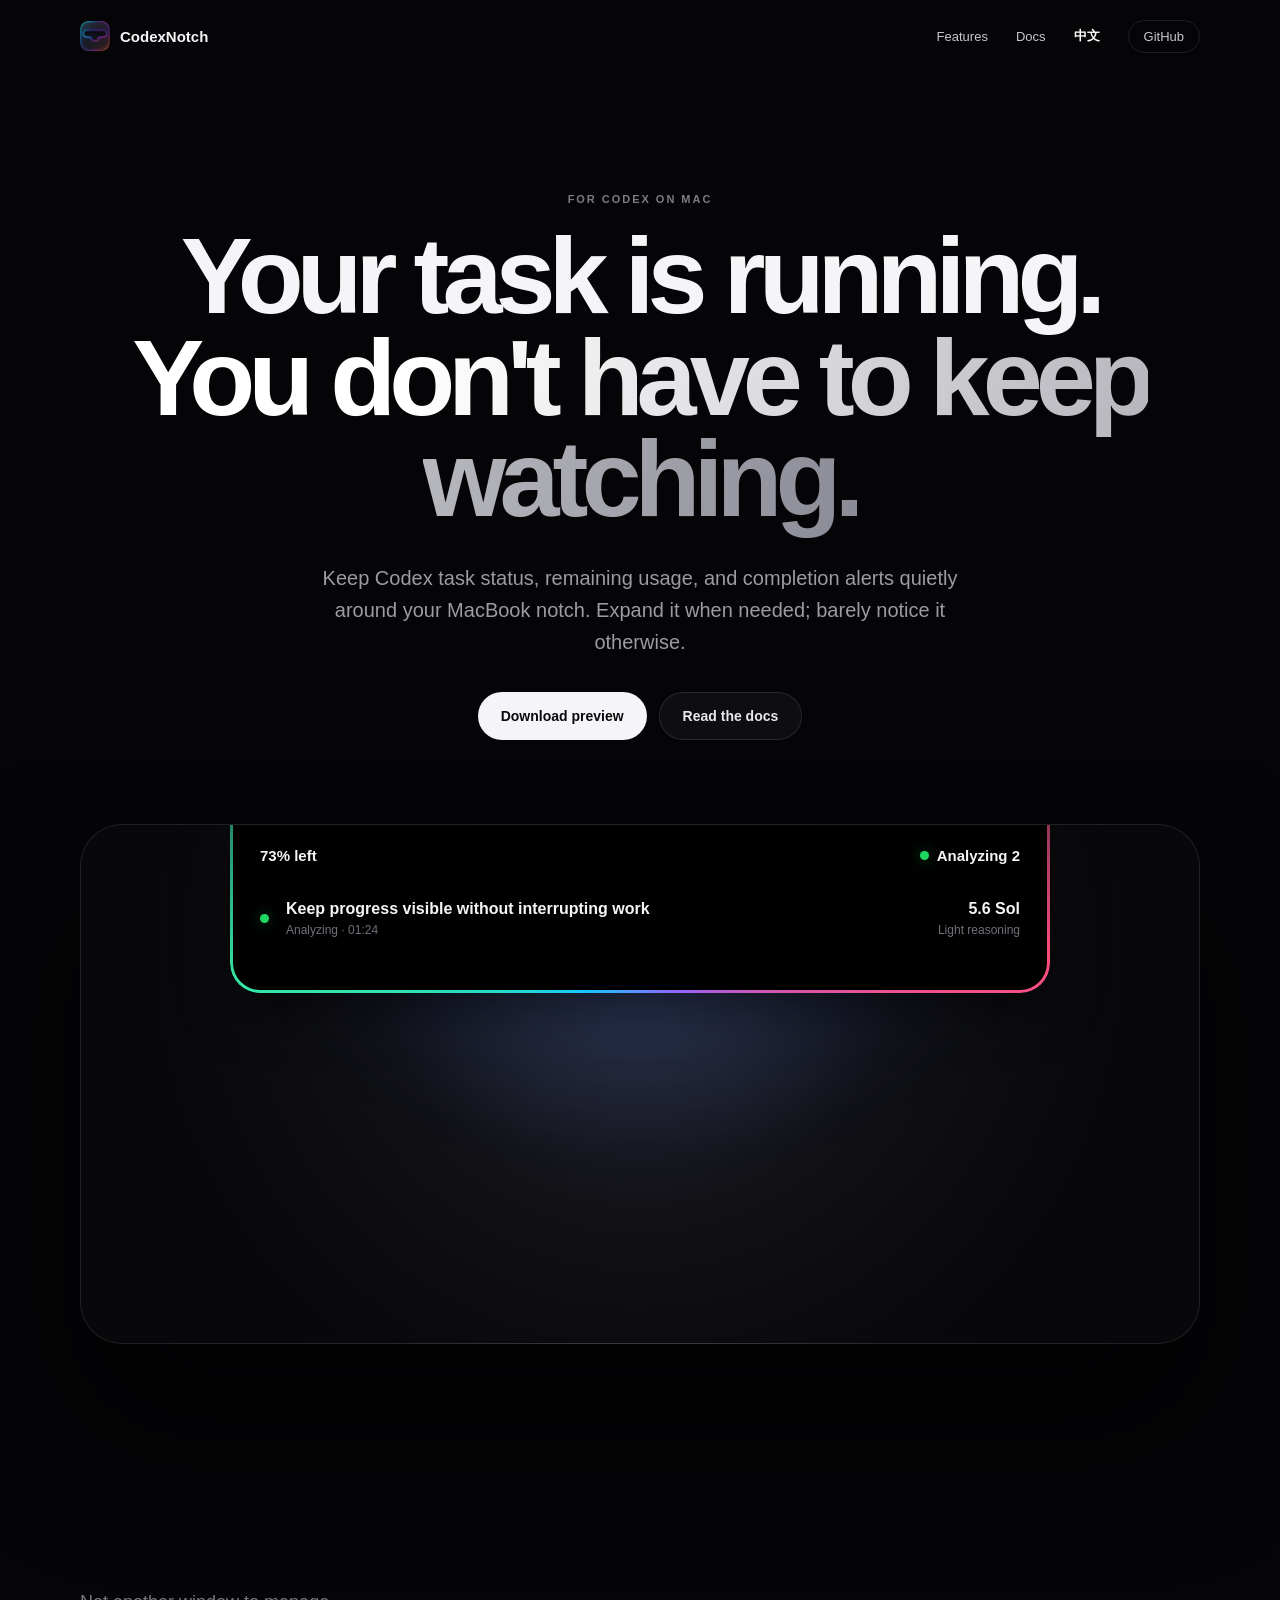
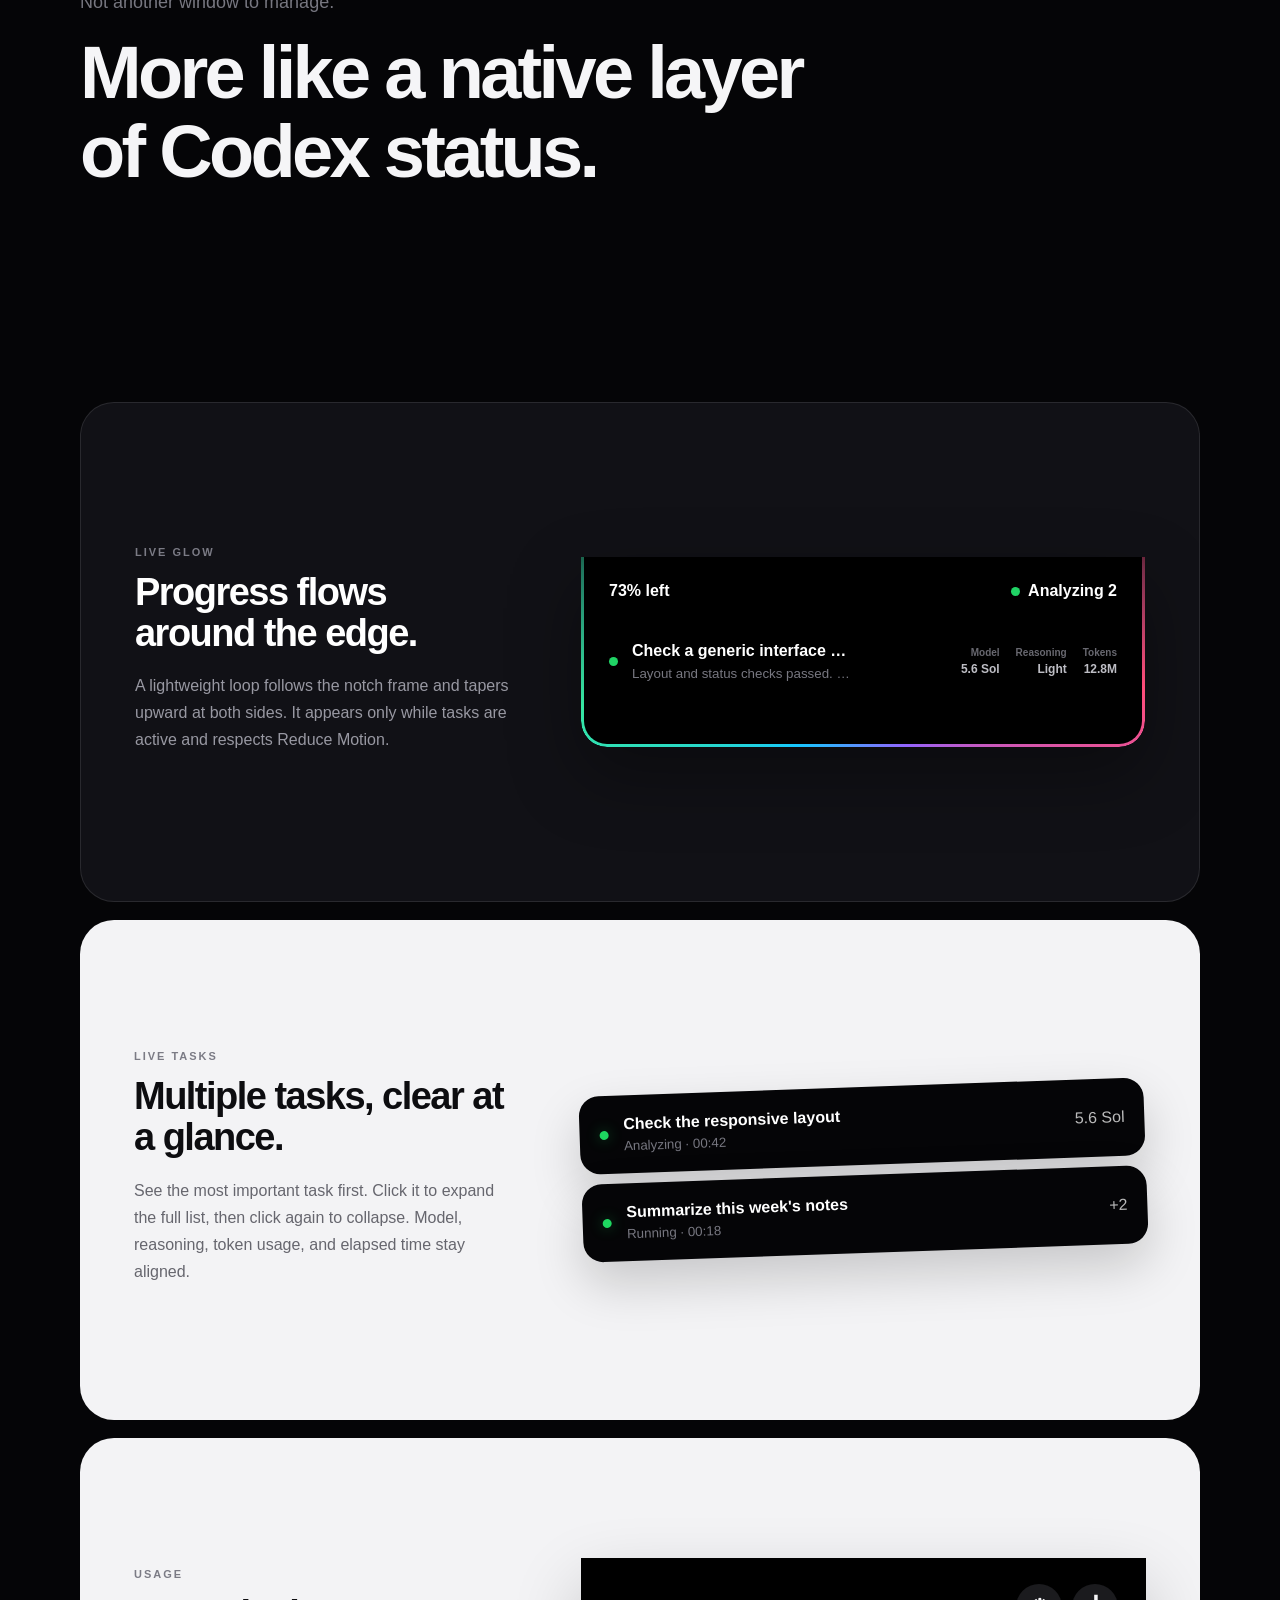
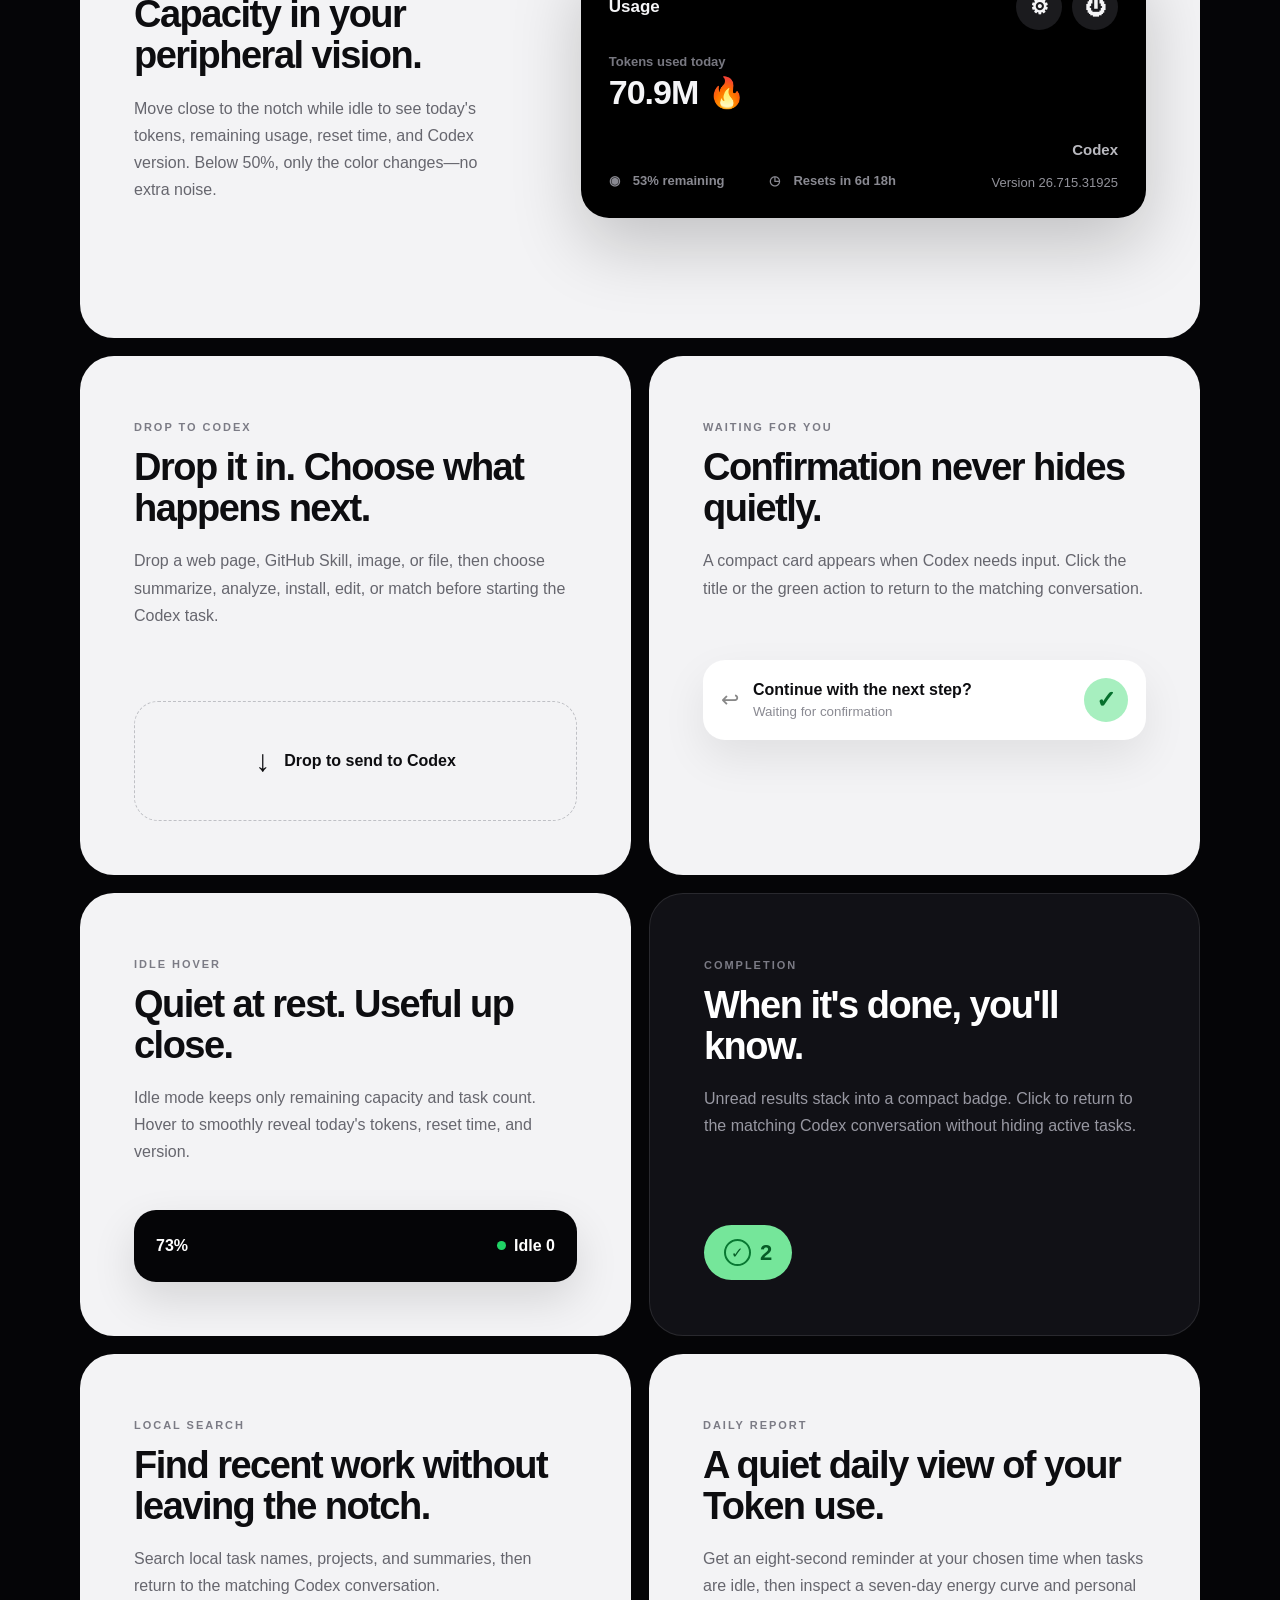
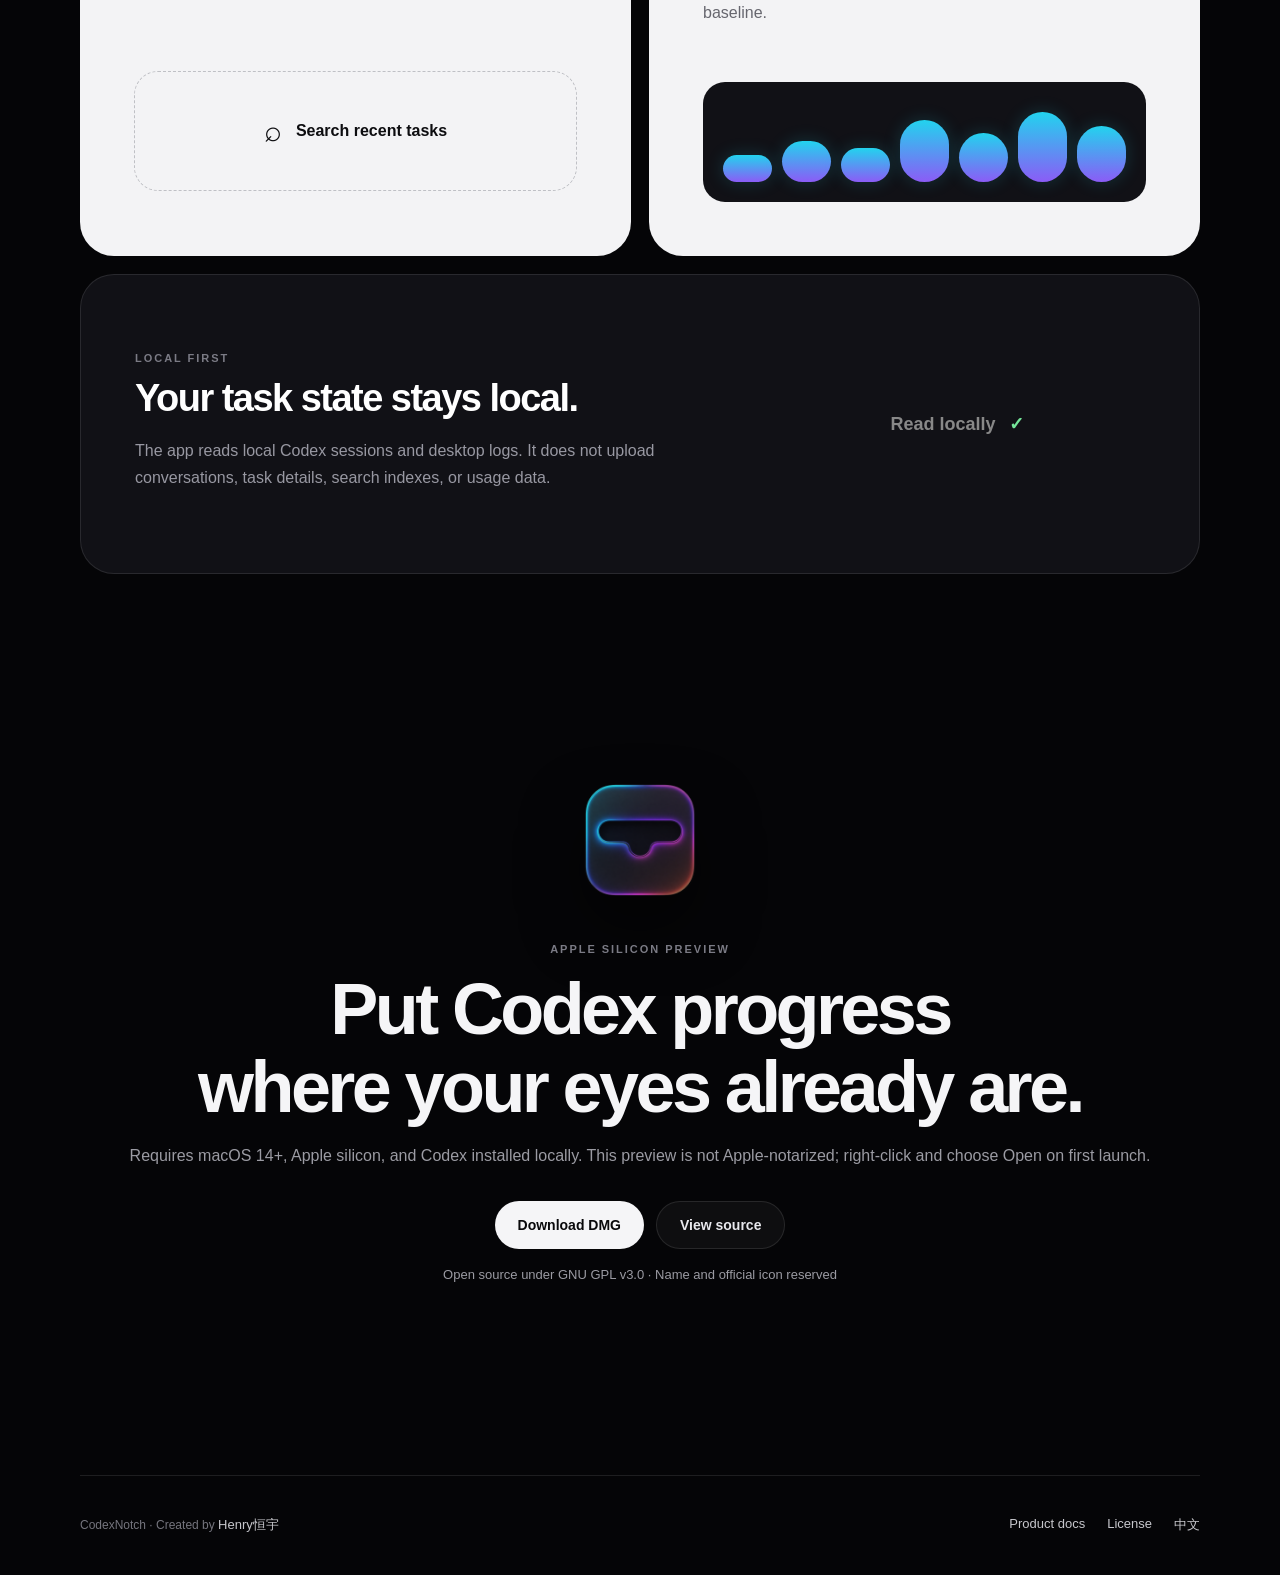
==== docs/en/index.html @ f97dceeb "Show completion animation on product site" ====
<!doctype html>
<html lang="en">
<head>
  <meta charset="utf-8"><meta name="viewport" content="width=device-width,initial-scale=1"><meta name="theme-color" content="#050507">
  <meta name="description" content="CodexNotch puts Codex task status, usage, and completion alerts around your MacBook notch.">
  <title>CodexNotch — Codex status, right where you can see it</title>
  <link rel="icon" href="../assets/CodexNotch-icon.png"><link rel="stylesheet" href="../styles.css">
</head>
<body>
  <nav class="nav shell" aria-label="Main navigation"><a class="brand" href="#top"><img src="../assets/CodexNotch-icon.png" alt=""><span>CodexNotch</span></a><div class="nav-links"><a href="#features">Features</a><a href="product.html">Docs</a><a class="language-link" href="../">中文</a><a class="pill" href="https://github.com/VibeDough/CodexNotch">GitHub</a></div></nav>
  <main id="top">
    <section class="hero shell"><p class="eyebrow reveal">FOR CODEX ON MAC</p><h1 class="reveal">Your task is running.<br><span>You don't have to keep watching.</span></h1><p class="hero-copy reveal">Keep Codex task status, remaining usage, and completion alerts quietly around your MacBook notch. Expand it when needed; barely notice it otherwise.</p><div class="hero-actions reveal"><a class="button primary" href="#install">Download preview</a><a class="button secondary" href="product.html">Read the docs</a></div><div class="stage reveal"><div class="screen-glow"></div><div class="notch-demo"><div class="notch-top"></div><div class="status-row"><strong>73% left</strong><span class="physical-notch"></span><strong><i></i> Analyzing 2</strong></div><div class="task-row"><i></i><div><b>Keep progress visible without interrupting work</b><small>Analyzing · 01:24</small></div><span><b>5.6 Sol</b><small>Light reasoning</small></span></div><div class="motion-flow notch-flow" aria-hidden="true"></div></div></div></section>
    <section class="statement shell reveal"><p>Not another window to manage.</p><h2>More like a native layer<br>of Codex status.</h2></section>
    <section class="features shell" id="features">
      <article class="feature feature-wide feature-motion reveal"><div class="feature-copy"><p class="eyebrow">LIVE GLOW</p><h3>Progress flows around the edge.</h3><p>A lightweight loop follows the notch frame and tapers upward at both sides. It appears only while tasks are active and respects Reduce Motion.</p></div><div class="motion-demo"><div class="motion-content"><strong>73% left</strong><strong><i></i> Analyzing 2</strong></div><div class="motion-task"><i></i><span><b>Check a generic interface state</b><small>Layout and status checks passed. Preparing a short summary…</small></span><em><span><small>Model</small><b>5.6 Sol</b></span><span><small>Reasoning</small><b>Light</b></span><span><small>Tokens</small><b>12.8M</b></span></em></div><div class="motion-flow"></div></div></article>
      <article class="feature feature-wide reveal"><div class="feature-copy"><p class="eyebrow">LIVE TASKS</p><h3>Multiple tasks, clear at a glance.</h3><p>See the most important task first. Click it to expand the full list, then click again to collapse. Model, reasoning, token usage, and elapsed time stay aligned.</p></div><div class="task-stack"><div><i></i><span><b>Check the responsive layout</b><small>Analyzing · 00:42</small></span><em>5.6 Sol</em></div><div><i></i><span><b>Summarize this week's notes</b><small>Running · 00:18</small></span><em>+2</em></div></div></article>
      <article class="feature feature-wide usage-feature reveal"><div class="feature-copy"><p class="eyebrow">USAGE</p><h3>Capacity in your peripheral vision.</h3><p>Move close to the notch while idle to see today's tokens, remaining usage, reset time, and Codex version. Below 50%, only the color changes—no extra noise.</p></div><div class="usage-panel" aria-label="Expanded Codex usage panel"><div class="usage-panel-head"><strong>Usage</strong><span><b>⚙</b><b>⏻</b></span></div><small>Tokens used today</small><div class="usage-total"><strong>70.9M</strong><em>🔥</em></div><div class="usage-meta"><span>◉　53% remaining</span><span>◷　Resets in 6d 18h</span></div><div class="usage-brand"><strong>Codex</strong><span>Version 26.715.31925</span></div></div></article>
      <article class="feature reveal"><p class="eyebrow">DROP TO CODEX</p><h3>Drop it in. Choose what happens next.</h3><p>Drop a web page, GitHub Skill, image, or file, then choose summarize, analyze, install, edit, or match before starting the Codex task.</p><div class="drop-card"><span>↓</span><b>Drop to send to Codex</b></div></article>
      <article class="feature reveal"><p class="eyebrow">WAITING FOR YOU</p><h3>Confirmation never hides quietly.</h3><p>A compact card appears when Codex needs input. Click the title or the green action to return to the matching conversation.</p><div class="confirm-card"><span>↩</span><div><b>Continue with the next step?</b><small>Waiting for confirmation</small></div><strong>✓</strong></div></article>
      <article class="feature reveal"><p class="eyebrow">IDLE HOVER</p><h3>Quiet at rest. Useful up close.</h3><p>Idle mode keeps only remaining capacity and task count. Hover to smoothly reveal today's tokens, reset time, and version.</p><div class="idle-demo"><div><strong>73%</strong><b><i></i> Idle 0</b></div><section><small>Tokens used today</small><strong>42.6M</strong><span>Resets in 6d 11h</span></section></div></article>
      <article class="feature feature-dark reveal"><p class="eyebrow">COMPLETION</p><h3>When it's done, you'll know.</h3><p>Unread results stack into a compact badge. Click to return to the matching Codex conversation without hiding active tasks.</p><div class="done-badge"><span class="done-ring">✓</span><b>2</b></div></article>
      <article class="feature reveal"><p class="eyebrow">LOCAL SEARCH</p><h3>Find recent work without leaving the notch.</h3><p>Search local task names, projects, and summaries, then return to the matching Codex conversation.</p><div class="drop-card"><span>⌕</span><b>Search recent tasks</b></div></article>
      <article class="feature reveal"><p class="eyebrow">DAILY REPORT</p><h3>A quiet daily view of your Token use.</h3><p>Get an eight-second reminder at your chosen time when tasks are idle, then inspect a seven-day energy curve and personal baseline.</p><div class="report-mini"><i></i><i></i><i></i><i></i><i></i><i></i><i></i></div></article>
      <article class="feature feature-wide feature-dark privacy-feature reveal"><div class="feature-copy"><p class="eyebrow">LOCAL FIRST</p><h3>Your task state stays local.</h3><p>The app reads local Codex sessions and desktop logs. It does not upload conversations, task details, search indexes, or usage data.</p></div><div class="privacy-mark">Read locally <span>✓</span></div></article>
    </section>
    <section class="install shell reveal" id="install"><img src="../assets/CodexNotch-icon.png" alt="CodexNotch icon"><p class="eyebrow">APPLE SILICON PREVIEW</p><h2>Put Codex progress<br>where your eyes already are.</h2><p>Requires macOS 14+, Apple silicon, and Codex installed locally. This preview is not Apple-notarized; right-click and choose Open on first launch.</p><div class="install-actions"><a class="button primary" href="https://github.com/VibeDough/CodexNotch/releases/latest/download/CodexNotch-v0.1.3-arm64.dmg">Download DMG</a><a class="button secondary" href="https://github.com/VibeDough/CodexNotch">View source</a></div><p class="license-note">Open source under GNU GPL v3.0 · Name and official icon reserved</p></section>
  </main>
  <footer class="footer shell"><span>CodexNotch · Created by <a href="https://x.com/dough_49" target="_blank" rel="noopener noreferrer" aria-label="Henry恒宇 on X">Henry恒宇</a></span><div><a href="product.html">Product docs</a><a href="../LICENSE.html">License</a><a href="../">中文</a></div></footer><script src="../script.js"></script>
</body></html>
---- docs/styles.css ----
:root{color-scheme:dark;--bg:#050507;--panel:#111116;--text:#f5f5f7;--muted:#9b9ba3;--line:rgba(255,255,255,.1);--cyan:#19c8ff;--violet:#8f67ff;--green:#75e69a;font-family:-apple-system,BlinkMacSystemFont,"SF Pro Display","PingFang SC",sans-serif}
*{box-sizing:border-box}html{scroll-behavior:smooth}body{margin:0;background:var(--bg);color:var(--text);overflow-x:hidden}.shell{width:min(1120px,calc(100% - 40px));margin-inline:auto}.nav{height:72px;display:flex;align-items:center;justify-content:space-between;position:relative;z-index:10}.brand{display:flex;gap:10px;align-items:center;font-size:15px;font-weight:650;color:inherit;text-decoration:none}.brand img{width:30px;height:30px;border-radius:8px}.nav-links{display:flex;align-items:center;gap:28px}.nav-links a,.footer a{color:#c7c7cc;text-decoration:none;font-size:13px}.nav-links a:hover,.footer a:hover{color:white}.pill{padding:8px 15px;border:1px solid var(--line);border-radius:99px}.hero{padding:110px 0 40px;text-align:center}.eyebrow{font-size:11px;letter-spacing:.18em;font-weight:750;color:#7b7b85}.hero h1{font-size:clamp(54px,8.5vw,108px);line-height:.94;letter-spacing:-.065em;margin:20px 0 32px}.hero h1 span{background:linear-gradient(100deg,#fff 20%,#8b8b96);-webkit-background-clip:text;color:transparent}.hero-copy{width:min(650px,100%);margin:0 auto;color:var(--muted);font-size:20px;line-height:1.6}.hero-actions{display:flex;justify-content:center;gap:12px;margin:34px 0 84px}.button{display:inline-flex;align-items:center;justify-content:center;min-height:48px;padding:0 23px;border-radius:99px;text-decoration:none;font-weight:650;font-size:14px}.primary{background:#f5f5f7;color:#09090b}.secondary{border:1px solid var(--line);color:#e8e8ed;background:rgba(255,255,255,.04)}.stage{position:relative;height:520px;border-radius:42px;background:radial-gradient(circle at 50% 25%,#2d3042 0,#111116 38%,#08080b 72%);border:1px solid var(--line);overflow:hidden;box-shadow:0 80px 140px rgba(0,0,0,.55)}.screen-glow{position:absolute;inset:-30% 15% 35%;background:radial-gradient(ellipse,rgba(54,112,255,.18),transparent 68%);filter:blur(30px)}.notch-demo{position:absolute;top:0;left:50%;transform:translateX(-50%);width:min(820px,92%);height:168px;background:#000;border-radius:0 0 30px 30px;text-align:left;box-shadow:0 16px 50px rgba(0,0,0,.5)}.notch-top{position:absolute;top:0;left:50%;width:210px;height:42px;transform:translateX(-50%);background:#000}.status-row{height:62px;display:flex;align-items:center;justify-content:space-between;padding:0 30px;font-size:15px}.status-row strong:last-child{display:flex;align-items:center;gap:8px}.status-row i,.task-row>i,.task-stack i{display:block;width:9px;height:9px;border-radius:50%;background:#1ed760;box-shadow:0 0 14px rgba(30,215,96,.4)}.physical-notch{width:210px}.task-row{display:grid;grid-template-columns:12px 1fr auto;gap:14px;align-items:center;padding:13px 30px}.task-row div,.task-row span{display:flex;flex-direction:column;gap:5px}.task-row span{text-align:right}.task-row small{color:#71717b;font-size:12px}.flow-line{position:absolute;inset:auto 10px 0;height:3px;border-radius:99px;background:linear-gradient(90deg,transparent,#ff4d79 15%,#865dff 50%,#19c8ff 84%,transparent);box-shadow:0 0 18px #4b7cff}.statement{padding:190px 0}.statement p{color:#777780;font-size:18px}.statement h2{font-size:clamp(42px,6vw,74px);letter-spacing:-.05em;line-height:1.08;margin:20px 0}.features{display:grid;grid-template-columns:1fr 1fr;gap:18px}.feature{min-height:430px;padding:54px;border-radius:34px;background:#f3f3f5;color:#0d0d10;overflow:hidden;position:relative}.feature-wide{grid-column:1/-1;min-height:500px;display:grid;grid-template-columns:.8fr 1.2fr;align-items:center;gap:70px}.feature h3{font-size:38px;letter-spacing:-.04em;line-height:1.08;margin:14px 0 18px}.feature p:not(.eyebrow){color:#66666e;line-height:1.7}.feature-dark{background:#111116;color:white;border:1px solid var(--line)}.feature-dark p:not(.eyebrow){color:#9898a2}.task-stack{display:flex;flex-direction:column;gap:10px;transform:rotate(-2deg)}.task-stack>div{display:grid;grid-template-columns:10px 1fr auto;align-items:center;gap:14px;background:#050507;color:white;padding:20px;border-radius:20px;box-shadow:0 22px 50px rgba(0,0,0,.18)}.task-stack span{display:flex;flex-direction:column;gap:5px}.task-stack small{color:#777780}.task-stack em{font-style:normal;color:#bbb}.usage-card{margin-top:70px;background:#fff;padding:25px;border-radius:22px;box-shadow:0 20px 50px rgba(0,0,0,.08)}.usage-card strong{font-size:48px}.usage-card span{float:right;color:#888}.usage-card div{height:6px;background:#e1e1e5;border-radius:10px;margin-top:20px;overflow:hidden}.usage-card i{display:block;height:100%;background:#111;border-radius:10px}.drop-card{margin-top:72px;height:120px;border:1.5px dashed #bfc0c5;border-radius:24px;display:flex;align-items:center;justify-content:center;gap:14px}.drop-card span{font-size:30px}.done-badge{margin-top:70px;display:inline-flex;gap:9px;align-items:center;padding:14px 20px;border-radius:99px;background:var(--green);color:#075c27;font-size:22px}.privacy-mark{margin-top:75px;color:#888;font-weight:650}.privacy-mark span{color:var(--green);margin-left:8px}.install{text-align:center;padding:210px 0 180px}.install>img{width:112px;height:112px;border-radius:28px;box-shadow:0 30px 60px rgba(0,0,0,.5);margin-bottom:32px}.install h2{font-size:clamp(42px,6vw,72px);letter-spacing:-.05em;line-height:1.08;margin:16px 0 20px}.install>p:not(.eyebrow){color:var(--muted)}.code{width:min(420px,100%);height:58px;margin:36px auto 18px;border:1px solid var(--line);border-radius:16px;display:flex;align-items:center;justify-content:space-between;padding:0 9px 0 20px;background:#111116}.code button{border:0;border-radius:10px;background:#292930;color:white;padding:10px 13px;cursor:pointer}.footer{min-height:100px;border-top:1px solid var(--line);display:flex;align-items:center;justify-content:space-between;color:#75757e;font-size:12px}.footer div{display:flex;gap:22px}.reveal{opacity:0;transform:translateY(24px);transition:opacity .8s ease,transform .8s cubic-bezier(.2,.7,.2,1)}.reveal.visible{opacity:1;transform:none}@media(prefers-reduced-motion:reduce){*{scroll-behavior:auto!important}.reveal{opacity:1;transform:none;transition:none}}
.feature-motion{background:#111116;color:#fff;border:1px solid var(--line)}.feature-motion p:not(.eyebrow){color:#9898a2}.motion-demo{position:relative;height:190px;border-radius:0 0 26px 26px;background:#000;color:#fff;overflow:hidden;box-shadow:0 28px 70px rgba(0,0,0,.35)}.motion-content{height:68px;padding:0 28px;display:flex;align-items:center;justify-content:space-between}.motion-content strong:last-child{display:flex;gap:8px;align-items:center}.motion-content i,.motion-task>i,.idle-demo i{width:9px;height:9px;border-radius:50%;background:#20d365;display:inline-block}.motion-task{display:grid;grid-template-columns:10px 1fr auto;gap:13px;align-items:center;padding:17px 28px}.motion-task span{display:flex;flex-direction:column;gap:6px}.motion-task small{color:#777780}.motion-task em{font-style:normal;color:#bbb}.motion-flow{position:absolute;inset:0;border-radius:0 0 26px 26px;padding:3px;background:conic-gradient(from var(--flow-angle),transparent 0 15%,#ff4d79 27%,#9364ff 43%,#16c8ff 60%,#36e6a1 72%,transparent 86%);-webkit-mask:linear-gradient(#000 0 0) content-box,linear-gradient(#000 0 0);-webkit-mask-composite:xor;mask-composite:exclude;pointer-events:none;animation:flow-loop 3.4s linear infinite;filter:drop-shadow(0 0 8px rgba(87,150,255,.55))}@property --flow-angle{syntax:"<angle>";inherits:false;initial-value:0deg}@keyframes flow-loop{to{--flow-angle:360deg}}.confirm-card{margin-top:58px;display:grid;grid-template-columns:auto 1fr auto;align-items:center;gap:14px;background:#fff;padding:18px;border-radius:22px;box-shadow:0 18px 44px rgba(0,0,0,.08)}.confirm-card>span{font-size:22px;color:#888}.confirm-card div{display:flex;flex-direction:column;gap:5px}.confirm-card small{color:#8a8a92}.confirm-card>strong{width:44px;height:44px;border-radius:50%;background:#a7efbf;color:#06702d;display:grid;place-items:center;font-size:24px}.idle-demo{margin-top:44px;background:#050507;color:white;border-radius:22px;overflow:hidden;box-shadow:0 18px 44px rgba(0,0,0,.12)}.idle-demo>div{height:72px;padding:0 22px;display:flex;align-items:center;justify-content:space-between}.idle-demo b{display:flex;align-items:center;gap:8px}.idle-demo section{height:0;opacity:0;padding:0 22px;display:grid;grid-template-columns:1fr 1fr;align-items:center;transition:height .45s cubic-bezier(.2,.8,.2,1),opacity .25s ease}.idle-demo:hover section{height:86px;opacity:1}.idle-demo section small{color:#777}.idle-demo section strong{font-size:28px}.idle-demo section span{text-align:right;color:#999;font-size:12px}.install-actions{display:flex;justify-content:center;gap:12px;margin:36px 0 18px}.license-note{font-size:13px}.language-link{font-weight:700}.doc-license{padding:18px 20px;border-radius:16px;background:#ececf0}.doc-license strong{color:#111}.doc-license p{margin:4px 0}.nav-links .language-link{color:#fff}@media(prefers-reduced-motion:reduce){.motion-flow{animation:none}.idle-demo section{transition:none}}
@media(max-width:760px){.nav-links>a:not(.pill){display:none}.nav-links>a.language-link{display:block}.hero{padding-top:80px}.hero-copy{font-size:17px}.hero-actions{flex-direction:column;align-items:center;margin-bottom:56px}.stage{height:390px;border-radius:26px}.notch-demo{height:150px}.physical-notch{width:100px}.task-row{padding-inline:18px}.task-row div b{max-width:180px;white-space:nowrap;overflow:hidden;text-overflow:ellipsis}.statement{padding:120px 0}.features{grid-template-columns:1fr}.feature,.feature-wide{grid-column:auto;min-height:390px;padding:34px;display:block}.feature-wide .task-stack,.feature-wide .motion-demo{margin-top:56px}.feature h3{font-size:32px}.motion-task b{max-width:170px;display:block;white-space:nowrap;overflow:hidden;text-overflow:ellipsis}.install-actions{flex-direction:column;align-items:center}.footer{padding:28px 0;gap:18px;align-items:flex-start;flex-direction:column}}
.motion-demo::before{content:"";position:absolute;z-index:2;top:0;left:3px;right:3px;height:4px;background:#000}.motion-content,.motion-task{position:relative;z-index:3}
.notch-flow{border-radius:0 0 30px 30px}.notch-demo::before{content:"";position:absolute;z-index:2;top:0;left:3px;right:3px;height:4px;background:#000}.notch-top{z-index:3}.status-row,.task-row{position:relative;z-index:3}
.usage-feature{background:#f3f3f5}.usage-panel{position:relative;min-height:260px;padding:26px 28px;border-radius:0 0 28px 28px;background:#000;color:#f5f5f7;box-shadow:0 28px 70px rgba(0,0,0,.2)}.usage-panel-head{display:flex;align-items:center;justify-content:space-between;margin-bottom:24px}.usage-panel-head>strong{font-size:17px}.usage-panel-head span{display:flex;gap:10px}.usage-panel-head b{width:46px;height:46px;border-radius:50%;display:grid;place-items:center;background:#1b1b1e;font-size:21px}.usage-panel>small{display:block;color:#777780;font-size:13px;font-weight:700}.usage-total{display:flex;align-items:center;gap:10px;margin-top:4px}.usage-total strong{font-size:34px;letter-spacing:-.03em}.usage-total em{font-size:30px;font-style:normal}.usage-meta{position:absolute;left:28px;right:250px;bottom:28px;display:flex;align-items:center;justify-content:space-between;color:#898991;font-size:13px;font-weight:650}.usage-brand{position:absolute;right:28px;bottom:28px;display:flex;flex-direction:column;align-items:flex-end;gap:17px;color:#92929a;font-size:13px}.usage-brand strong{color:#b9b9bf;font-size:15px}@media(max-width:760px){.usage-panel{margin-top:48px;padding:22px;min-height:285px}.usage-meta{left:22px;right:22px;bottom:74px;gap:12px;align-items:flex-start;flex-direction:column}.usage-brand{left:22px;right:22px;bottom:20px;flex-direction:row;justify-content:space-between}.usage-panel-head b{width:40px;height:40px}}
.motion-task>span{min-width:0}.motion-task>span>b,.motion-task>span>small{display:block;white-space:nowrap;overflow:hidden;text-overflow:ellipsis}.motion-task>em{display:flex;min-width:185px;flex-direction:column;align-items:flex-end;gap:6px;text-align:right}.motion-task>em b{font-style:normal}.motion-task>em small{white-space:nowrap}@media(max-width:760px){.motion-task>em{min-width:0}.motion-task>em small{max-width:130px;overflow:hidden;text-overflow:ellipsis}}
.motion-task>em{min-width:250px;flex-direction:row;justify-content:flex-end;gap:16px}.motion-task>em>span{display:flex;flex-direction:column;align-items:flex-end;gap:4px}.motion-task>em>span small{color:#686870;font-size:10px;font-weight:700}.motion-task>em>span b{font-size:12px;color:#bdbdc4;white-space:nowrap}@media(max-width:760px){.motion-task>em{min-width:112px;display:grid;grid-template-columns:1fr 1fr;gap:5px 10px}.motion-task>em>span:first-child{display:none}.motion-task>em>span small{font-size:9px}.motion-task>em>span b{font-size:11px}}
.privacy-feature{min-height:300px;grid-template-columns:1.2fr .8fr}.privacy-feature .privacy-mark{margin:0;justify-self:center;font-size:18px}@media(max-width:760px){.privacy-feature{min-height:300px}.privacy-feature .privacy-mark{margin-top:48px}}
.report-mini{height:120px;margin-top:56px;display:flex;align-items:flex-end;gap:10px;padding:20px;border-radius:22px;background:#111116}.report-mini i{display:block;flex:1;min-height:18px;border-radius:99px;background:linear-gradient(180deg,#22d3ee,#8b5cf6);box-shadow:0 0 18px rgba(34,211,238,.18)}.report-mini i:nth-child(1){height:34%}.report-mini i:nth-child(2){height:52%}.report-mini i:nth-child(3){height:43%}.report-mini i:nth-child(4){height:78%}.report-mini i:nth-child(5){height:62%}.report-mini i:nth-child(6){height:88%}.report-mini i:nth-child(7){height:70%}
.done-ring{width:27px;height:27px;border:2px solid #087832;border-radius:50%;display:grid;place-items:center;font-size:15px;animation:done-pop 2.8s ease-in-out infinite}@keyframes done-pop{0%,12%{clip-path:inset(0 100% 0 0);transform:scale(.72)}28%{clip-path:inset(0);transform:scale(1.12)}38%,100%{clip-path:inset(0);transform:scale(1)}}@media(prefers-reduced-motion:reduce){.done-ring{animation:none}}
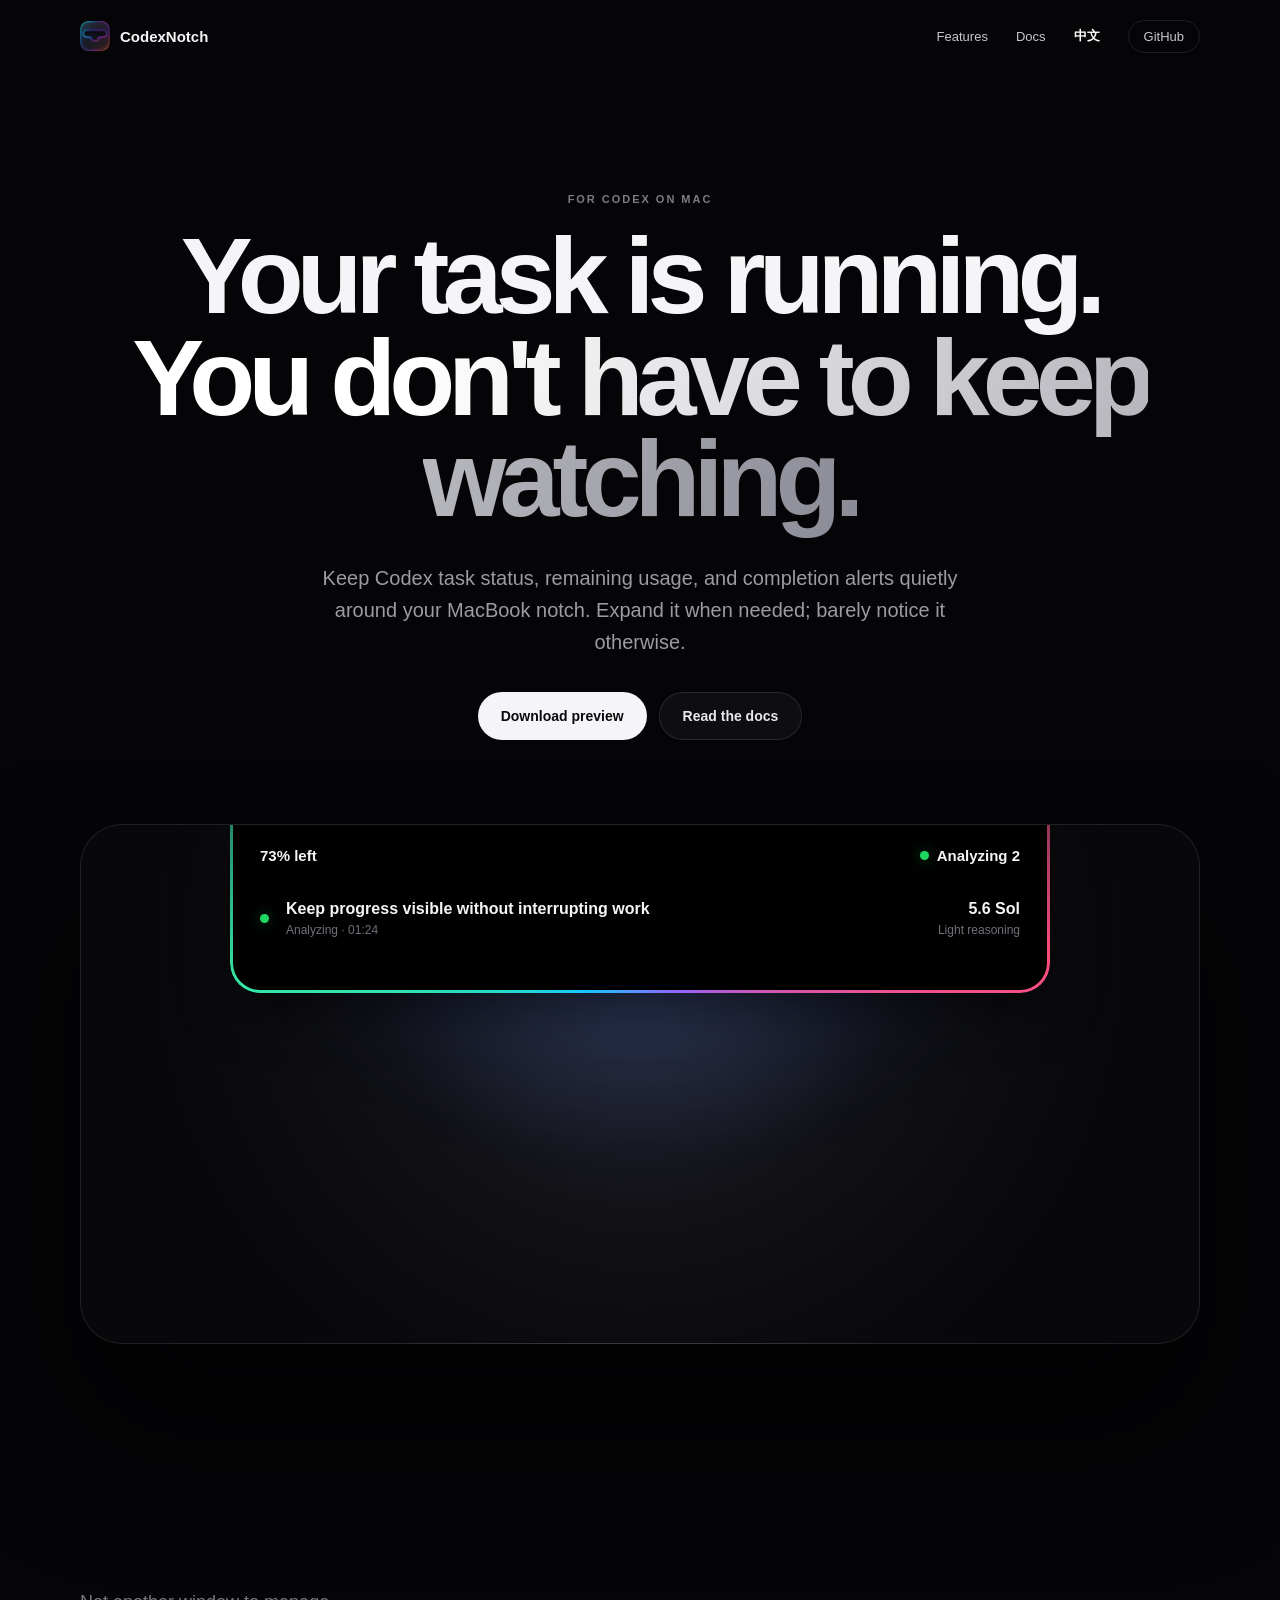
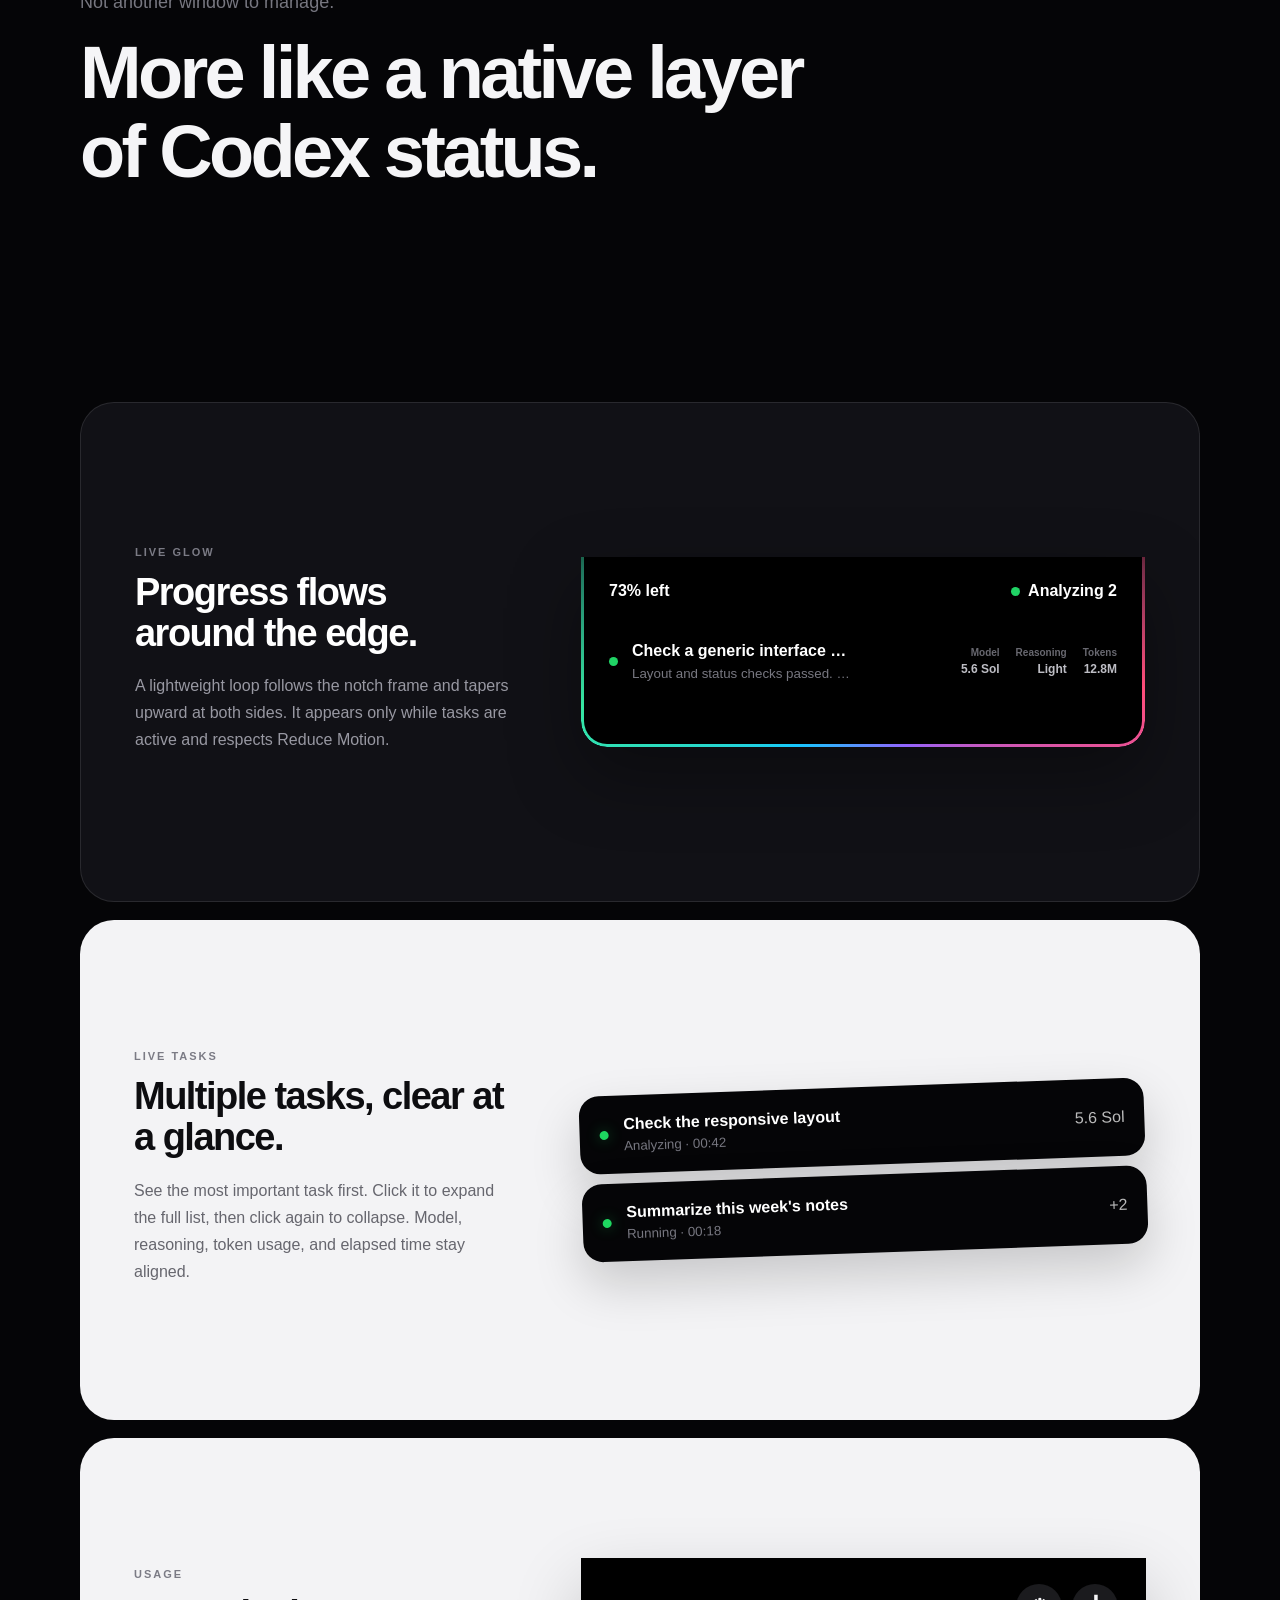
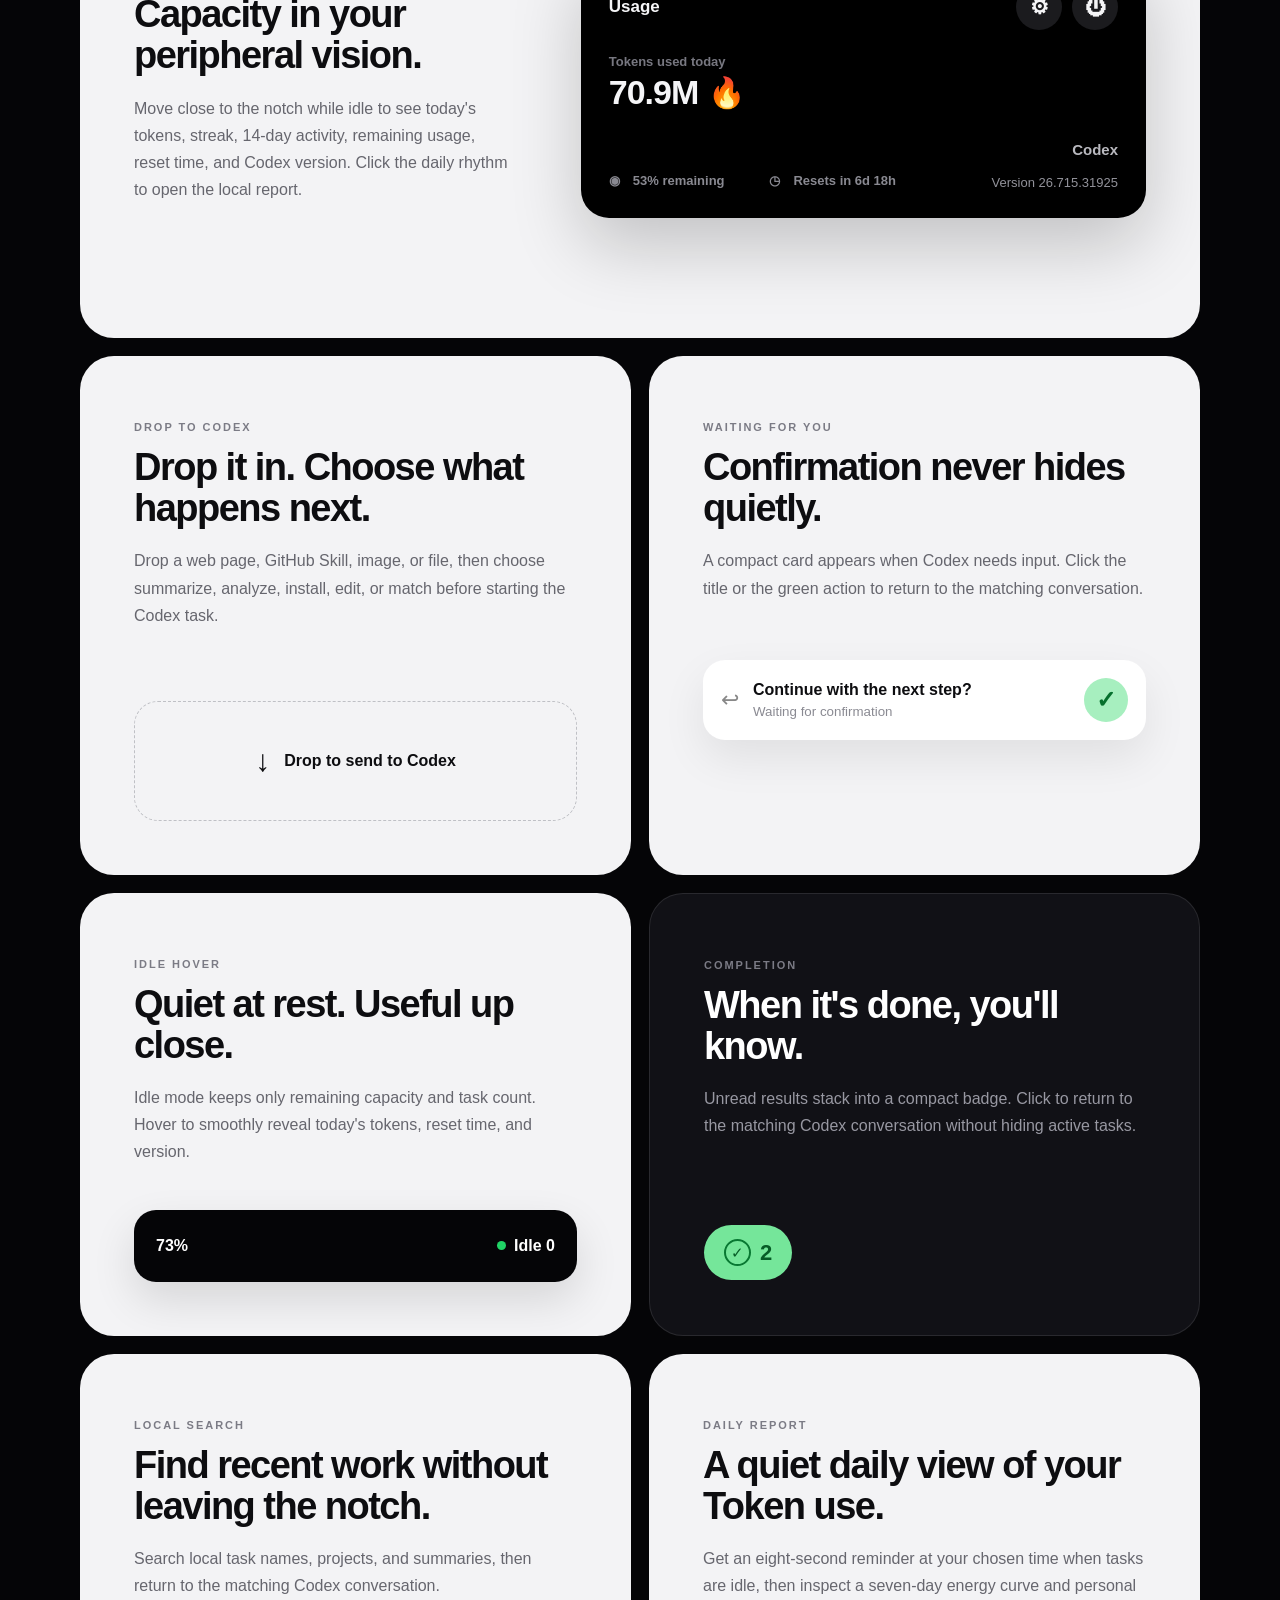
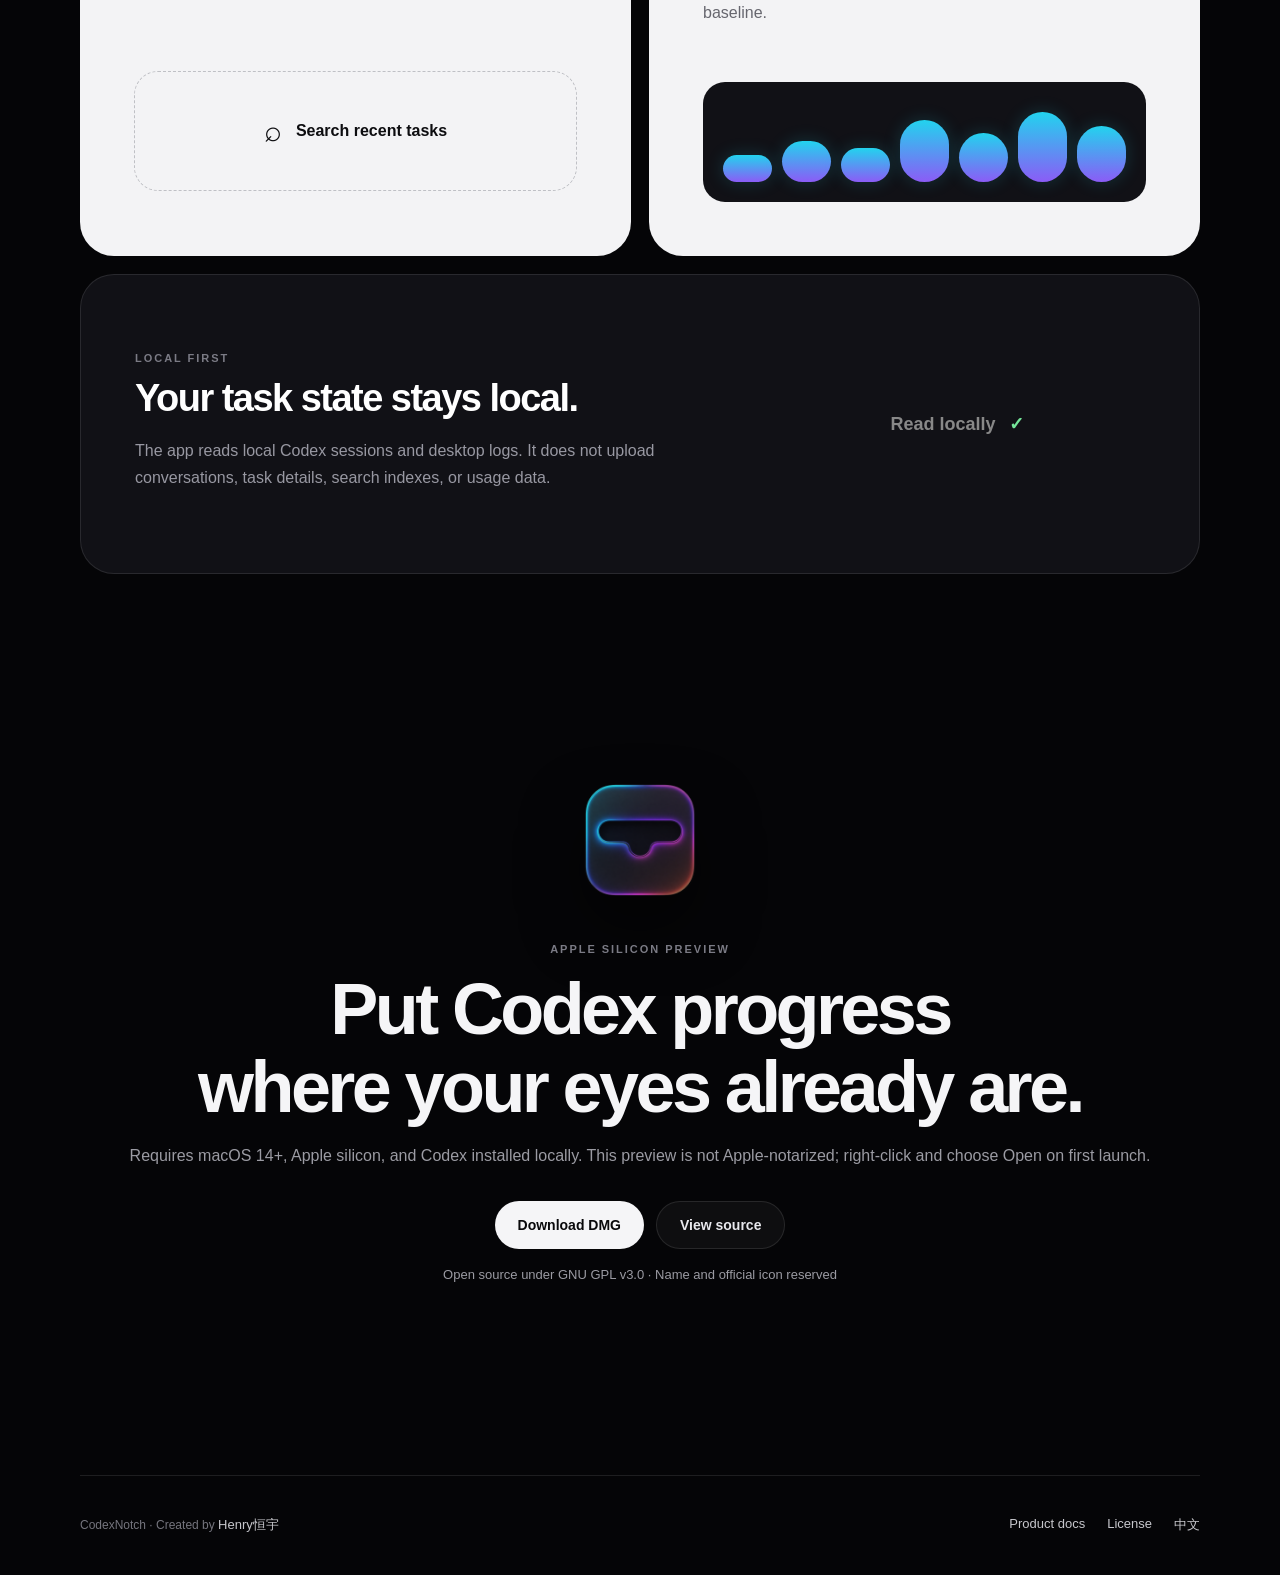
==== commit c4801168: "Add idle daily rhythm summary" ====
--- a/docs/en/index.html
+++ b/docs/en/index.html
@@ -14,7 +14,7 @@
     <section class="features shell" id="features">
       <article class="feature feature-wide feature-motion reveal"><div class="feature-copy"><p class="eyebrow">LIVE GLOW</p><h3>Progress flows around the edge.</h3><p>A lightweight loop follows the notch frame and tapers upward at both sides. It appears only while tasks are active and respects Reduce Motion.</p></div><div class="motion-demo"><div class="motion-content"><strong>73% left</strong><strong><i></i> Analyzing 2</strong></div><div class="motion-task"><i></i><span><b>Check a generic interface state</b><small>Layout and status checks passed. Preparing a short summary…</small></span><em><span><small>Model</small><b>5.6 Sol</b></span><span><small>Reasoning</small><b>Light</b></span><span><small>Tokens</small><b>12.8M</b></span></em></div><div class="motion-flow"></div></div></article>
       <article class="feature feature-wide reveal"><div class="feature-copy"><p class="eyebrow">LIVE TASKS</p><h3>Multiple tasks, clear at a glance.</h3><p>See the most important task first. Click it to expand the full list, then click again to collapse. Model, reasoning, token usage, and elapsed time stay aligned.</p></div><div class="task-stack"><div><i></i><span><b>Check the responsive layout</b><small>Analyzing · 00:42</small></span><em>5.6 Sol</em></div><div><i></i><span><b>Summarize this week's notes</b><small>Running · 00:18</small></span><em>+2</em></div></div></article>
-      <article class="feature feature-wide usage-feature reveal"><div class="feature-copy"><p class="eyebrow">USAGE</p><h3>Capacity in your peripheral vision.</h3><p>Move close to the notch while idle to see today's tokens, remaining usage, reset time, and Codex version. Below 50%, only the color changes—no extra noise.</p></div><div class="usage-panel" aria-label="Expanded Codex usage panel"><div class="usage-panel-head"><strong>Usage</strong><span><b>⚙</b><b>⏻</b></span></div><small>Tokens used today</small><div class="usage-total"><strong>70.9M</strong><em>🔥</em></div><div class="usage-meta"><span>◉　53% remaining</span><span>◷　Resets in 6d 18h</span></div><div class="usage-brand"><strong>Codex</strong><span>Version 26.715.31925</span></div></div></article>
+      <article class="feature feature-wide usage-feature reveal"><div class="feature-copy"><p class="eyebrow">USAGE</p><h3>Capacity in your peripheral vision.</h3><p>Move close to the notch while idle to see today's tokens, streak, 14-day activity, remaining usage, reset time, and Codex version. Click the daily rhythm to open the local report.</p></div><div class="usage-panel" aria-label="Expanded Codex usage panel"><div class="usage-panel-head"><strong>Usage</strong><span><b>⚙</b><b>⏻</b></span></div><small>Tokens used today</small><div class="usage-total"><strong>70.9M</strong><em>🔥</em></div><div class="usage-meta"><span>◉　53% remaining</span><span>◷　Resets in 6d 18h</span></div><div class="usage-brand"><strong>Codex</strong><span>Version 26.715.31925</span></div></div></article>
       <article class="feature reveal"><p class="eyebrow">DROP TO CODEX</p><h3>Drop it in. Choose what happens next.</h3><p>Drop a web page, GitHub Skill, image, or file, then choose summarize, analyze, install, edit, or match before starting the Codex task.</p><div class="drop-card"><span>↓</span><b>Drop to send to Codex</b></div></article>
       <article class="feature reveal"><p class="eyebrow">WAITING FOR YOU</p><h3>Confirmation never hides quietly.</h3><p>A compact card appears when Codex needs input. Click the title or the green action to return to the matching conversation.</p><div class="confirm-card"><span>↩</span><div><b>Continue with the next step?</b><small>Waiting for confirmation</small></div><strong>✓</strong></div></article>
       <article class="feature reveal"><p class="eyebrow">IDLE HOVER</p><h3>Quiet at rest. Useful up close.</h3><p>Idle mode keeps only remaining capacity and task count. Hover to smoothly reveal today's tokens, reset time, and version.</p><div class="idle-demo"><div><strong>73%</strong><b><i></i> Idle 0</b></div><section><small>Tokens used today</small><strong>42.6M</strong><span>Resets in 6d 11h</span></section></div></article>
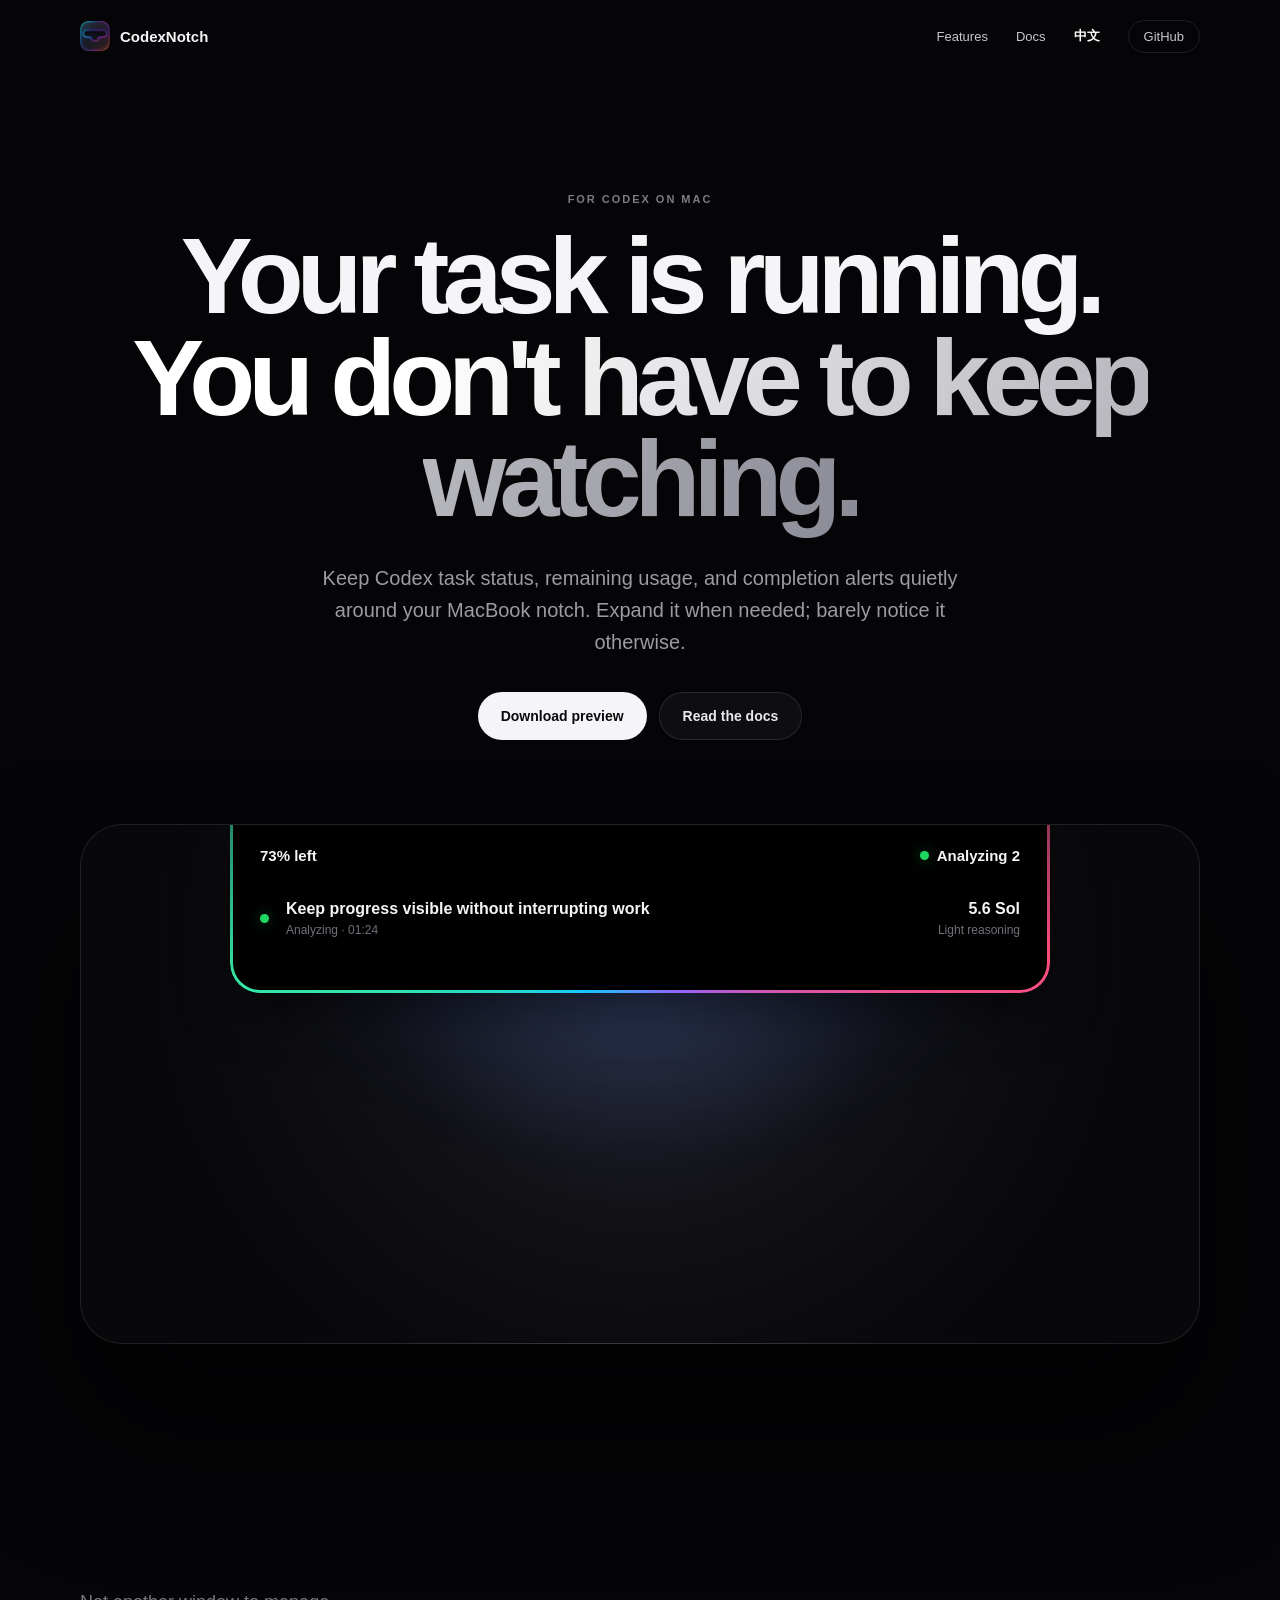
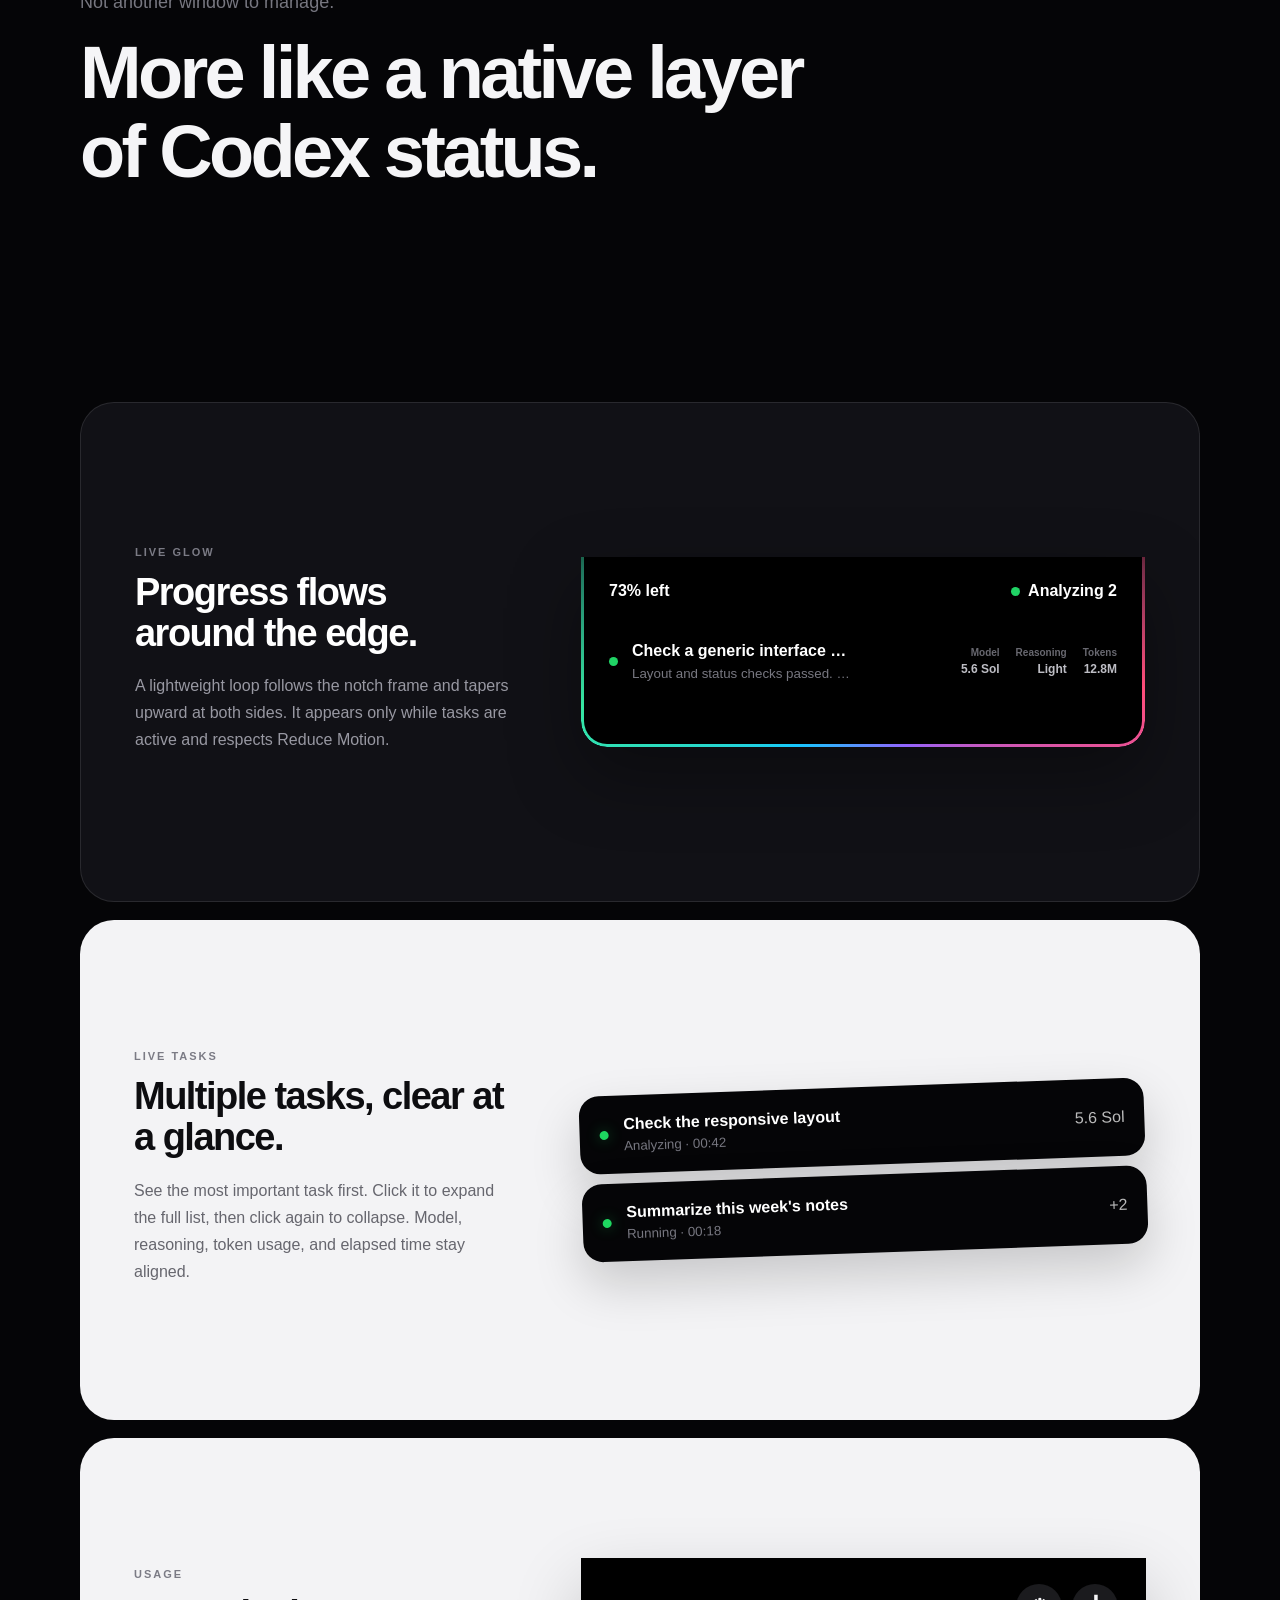
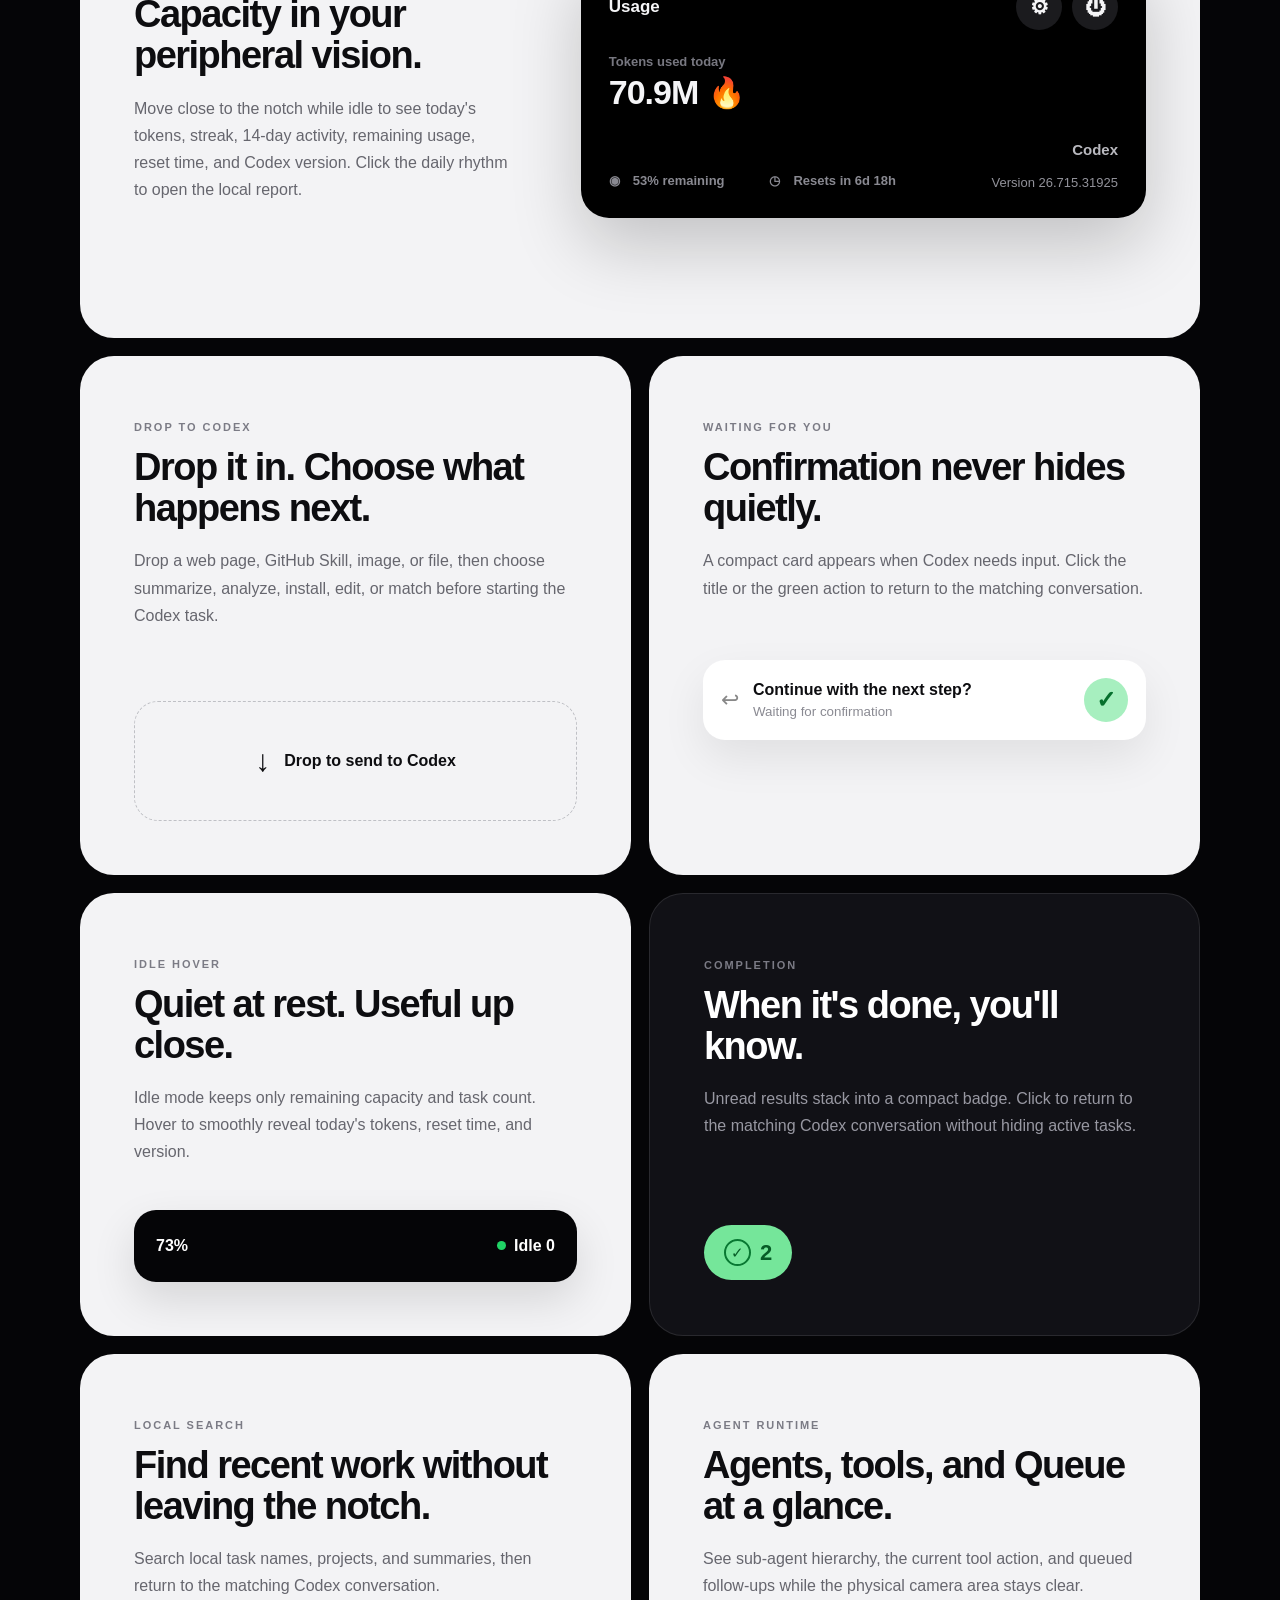
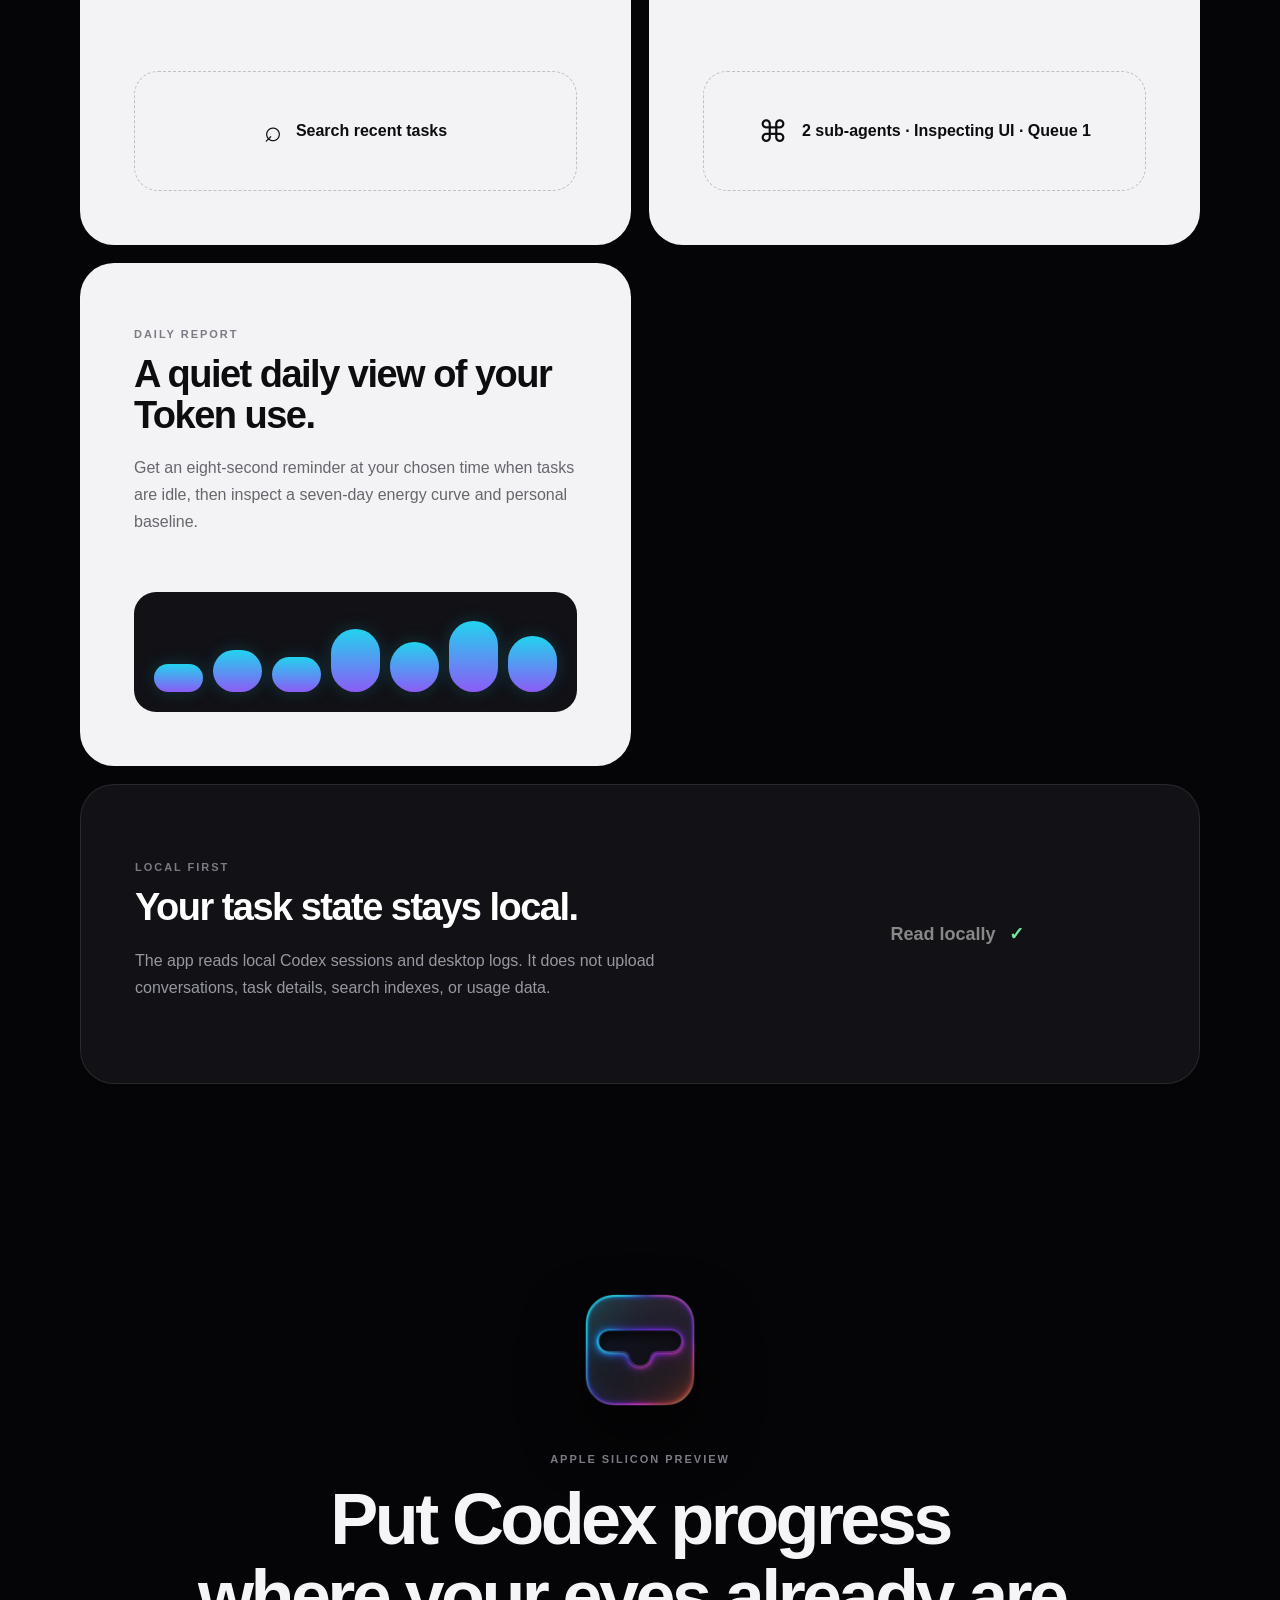
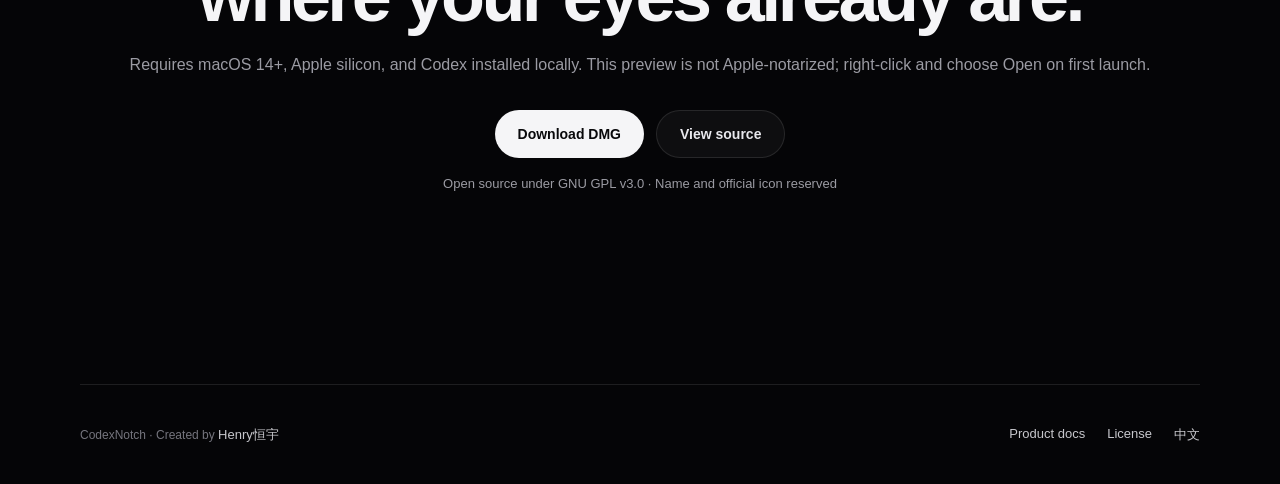
==== commit b4f26617: "Add agent runtime status" ====
--- a/docs/en/index.html
+++ b/docs/en/index.html
@@ -20,10 +20,11 @@
       <article class="feature reveal"><p class="eyebrow">IDLE HOVER</p><h3>Quiet at rest. Useful up close.</h3><p>Idle mode keeps only remaining capacity and task count. Hover to smoothly reveal today's tokens, reset time, and version.</p><div class="idle-demo"><div><strong>73%</strong><b><i></i> Idle 0</b></div><section><small>Tokens used today</small><strong>42.6M</strong><span>Resets in 6d 11h</span></section></div></article>
       <article class="feature feature-dark reveal"><p class="eyebrow">COMPLETION</p><h3>When it's done, you'll know.</h3><p>Unread results stack into a compact badge. Click to return to the matching Codex conversation without hiding active tasks.</p><div class="done-badge"><span class="done-ring">✓</span><b>2</b></div></article>
       <article class="feature reveal"><p class="eyebrow">LOCAL SEARCH</p><h3>Find recent work without leaving the notch.</h3><p>Search local task names, projects, and summaries, then return to the matching Codex conversation.</p><div class="drop-card"><span>⌕</span><b>Search recent tasks</b></div></article>
+      <article class="feature reveal"><p class="eyebrow">AGENT RUNTIME</p><h3>Agents, tools, and Queue at a glance.</h3><p>See sub-agent hierarchy, the current tool action, and queued follow-ups while the physical camera area stays clear.</p><div class="drop-card"><span>⌘</span><b>2 sub-agents · Inspecting UI · Queue 1</b></div></article>
       <article class="feature reveal"><p class="eyebrow">DAILY REPORT</p><h3>A quiet daily view of your Token use.</h3><p>Get an eight-second reminder at your chosen time when tasks are idle, then inspect a seven-day energy curve and personal baseline.</p><div class="report-mini"><i></i><i></i><i></i><i></i><i></i><i></i><i></i></div></article>
       <article class="feature feature-wide feature-dark privacy-feature reveal"><div class="feature-copy"><p class="eyebrow">LOCAL FIRST</p><h3>Your task state stays local.</h3><p>The app reads local Codex sessions and desktop logs. It does not upload conversations, task details, search indexes, or usage data.</p></div><div class="privacy-mark">Read locally <span>✓</span></div></article>
     </section>
-    <section class="install shell reveal" id="install"><img src="../assets/CodexNotch-icon.png" alt="CodexNotch icon"><p class="eyebrow">APPLE SILICON PREVIEW</p><h2>Put Codex progress<br>where your eyes already are.</h2><p>Requires macOS 14+, Apple silicon, and Codex installed locally. This preview is not Apple-notarized; right-click and choose Open on first launch.</p><div class="install-actions"><a class="button primary" href="https://github.com/VibeDough/CodexNotch/releases/latest/download/CodexNotch-v0.1.3-arm64.dmg">Download DMG</a><a class="button secondary" href="https://github.com/VibeDough/CodexNotch">View source</a></div><p class="license-note">Open source under GNU GPL v3.0 · Name and official icon reserved</p></section>
+    <section class="install shell reveal" id="install"><img src="../assets/CodexNotch-icon.png" alt="CodexNotch icon"><p class="eyebrow">APPLE SILICON PREVIEW</p><h2>Put Codex progress<br>where your eyes already are.</h2><p>Requires macOS 14+, Apple silicon, and Codex installed locally. This preview is not Apple-notarized; right-click and choose Open on first launch.</p><div class="install-actions"><a class="button primary" href="https://github.com/VibeDough/CodexNotch/releases/latest/download/CodexNotch-v0.1.4-arm64.dmg">Download DMG</a><a class="button secondary" href="https://github.com/VibeDough/CodexNotch">View source</a></div><p class="license-note">Open source under GNU GPL v3.0 · Name and official icon reserved</p></section>
   </main>
   <footer class="footer shell"><span>CodexNotch · Created by <a href="https://x.com/dough_49" target="_blank" rel="noopener noreferrer" aria-label="Henry恒宇 on X">Henry恒宇</a></span><div><a href="product.html">Product docs</a><a href="../LICENSE.html">License</a><a href="../">中文</a></div></footer><script src="../script.js"></script>
 </body></html>
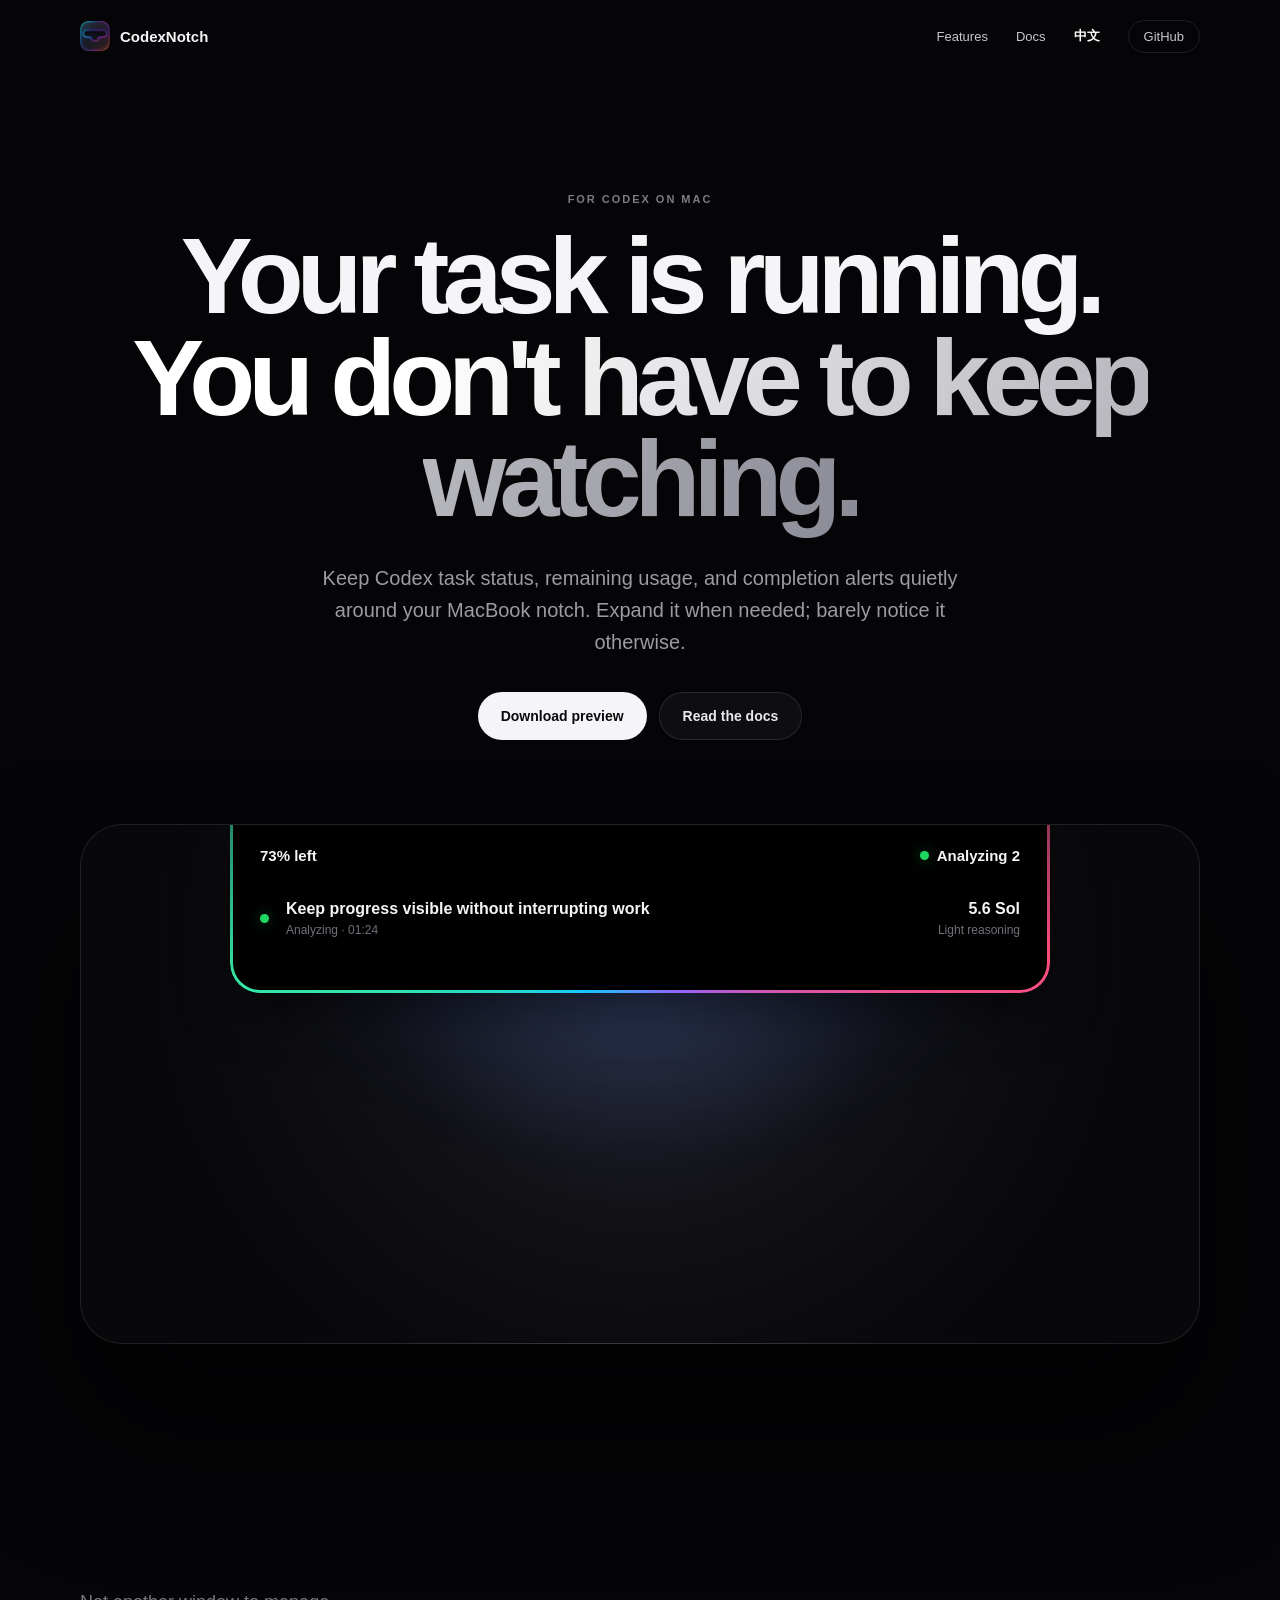
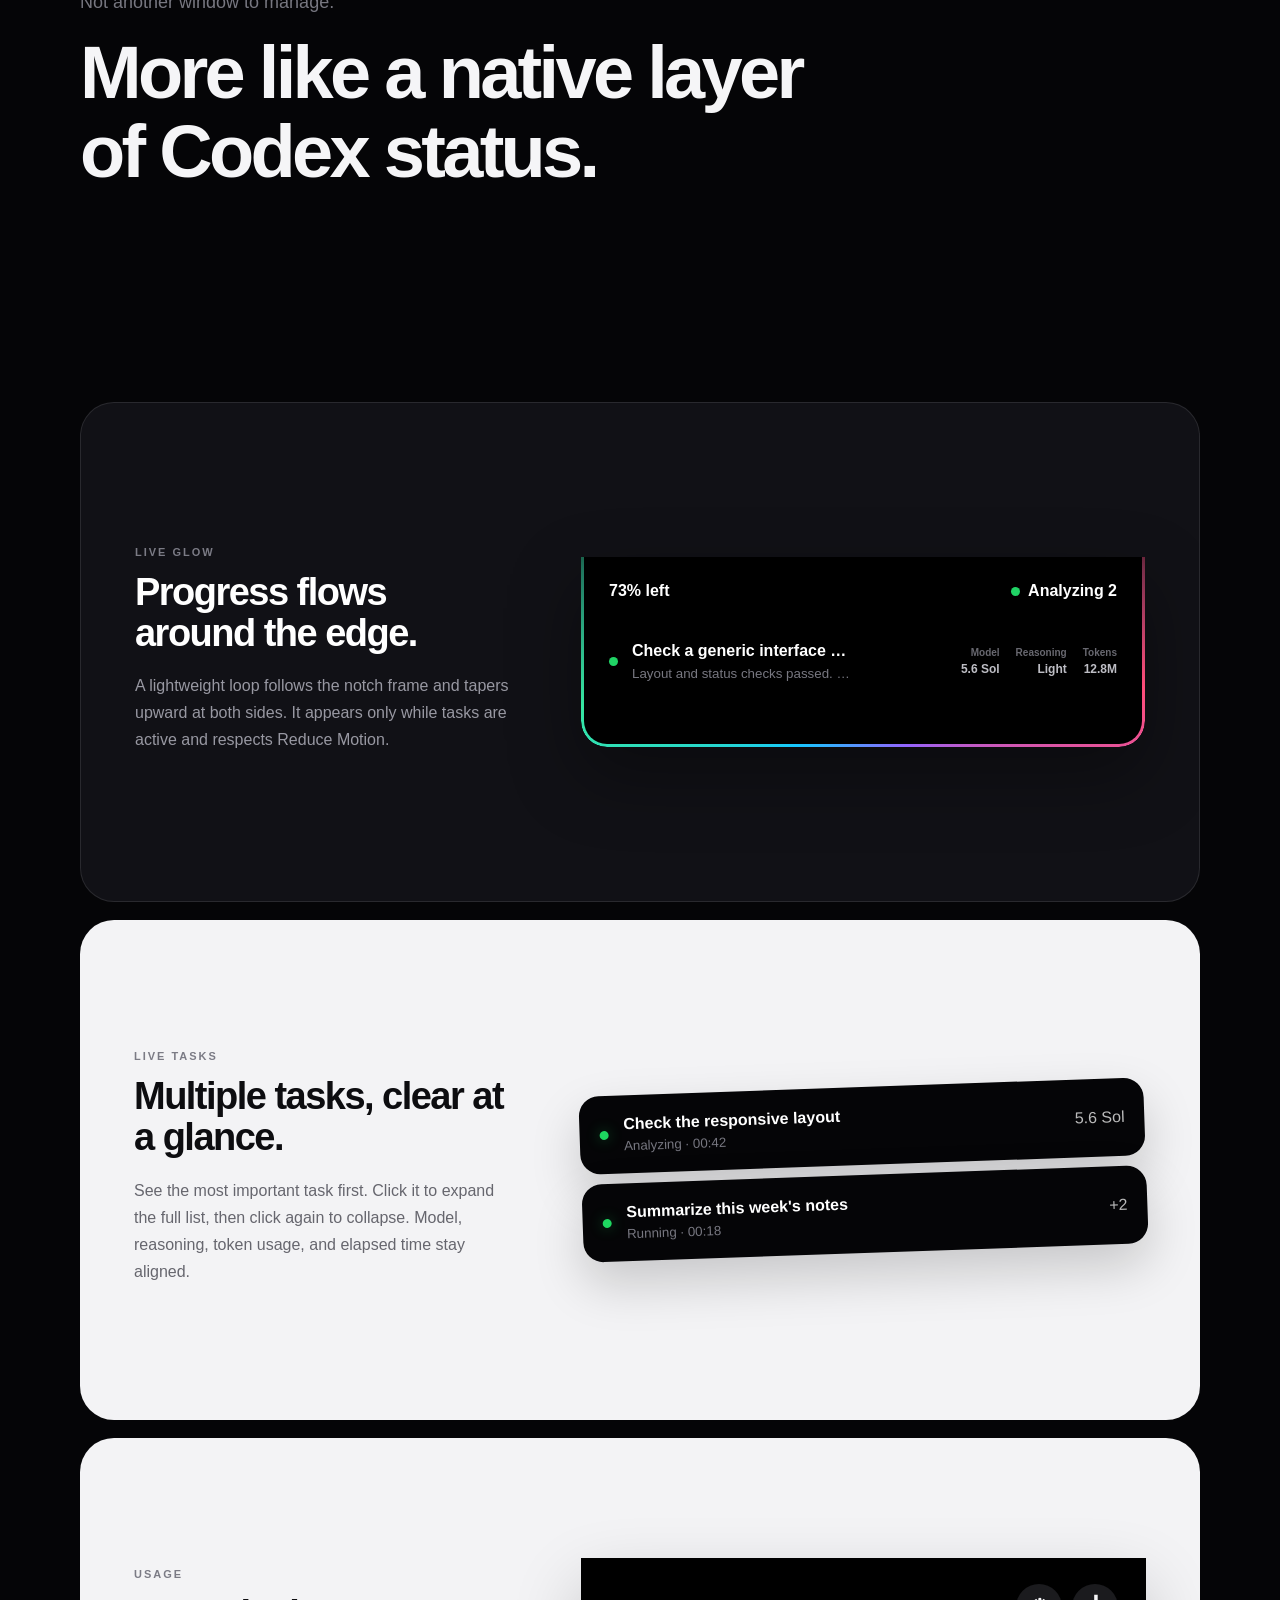
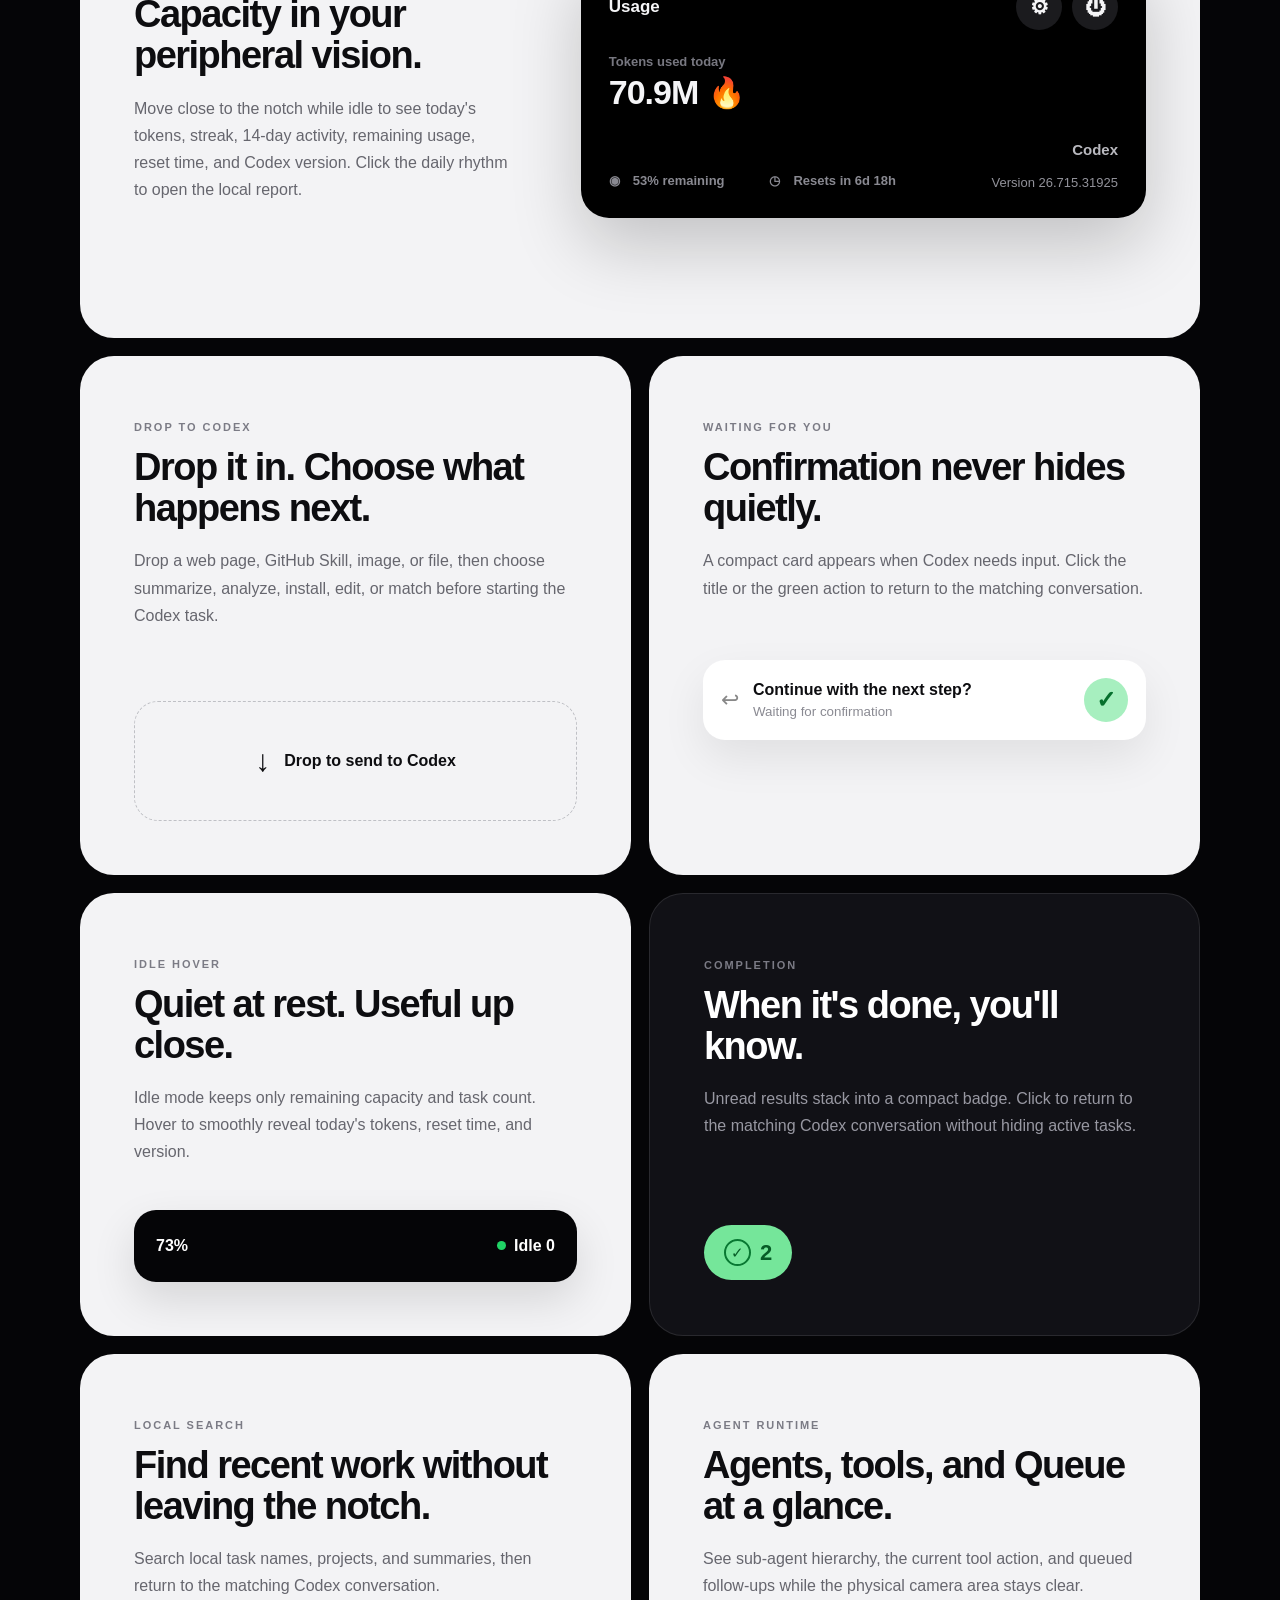
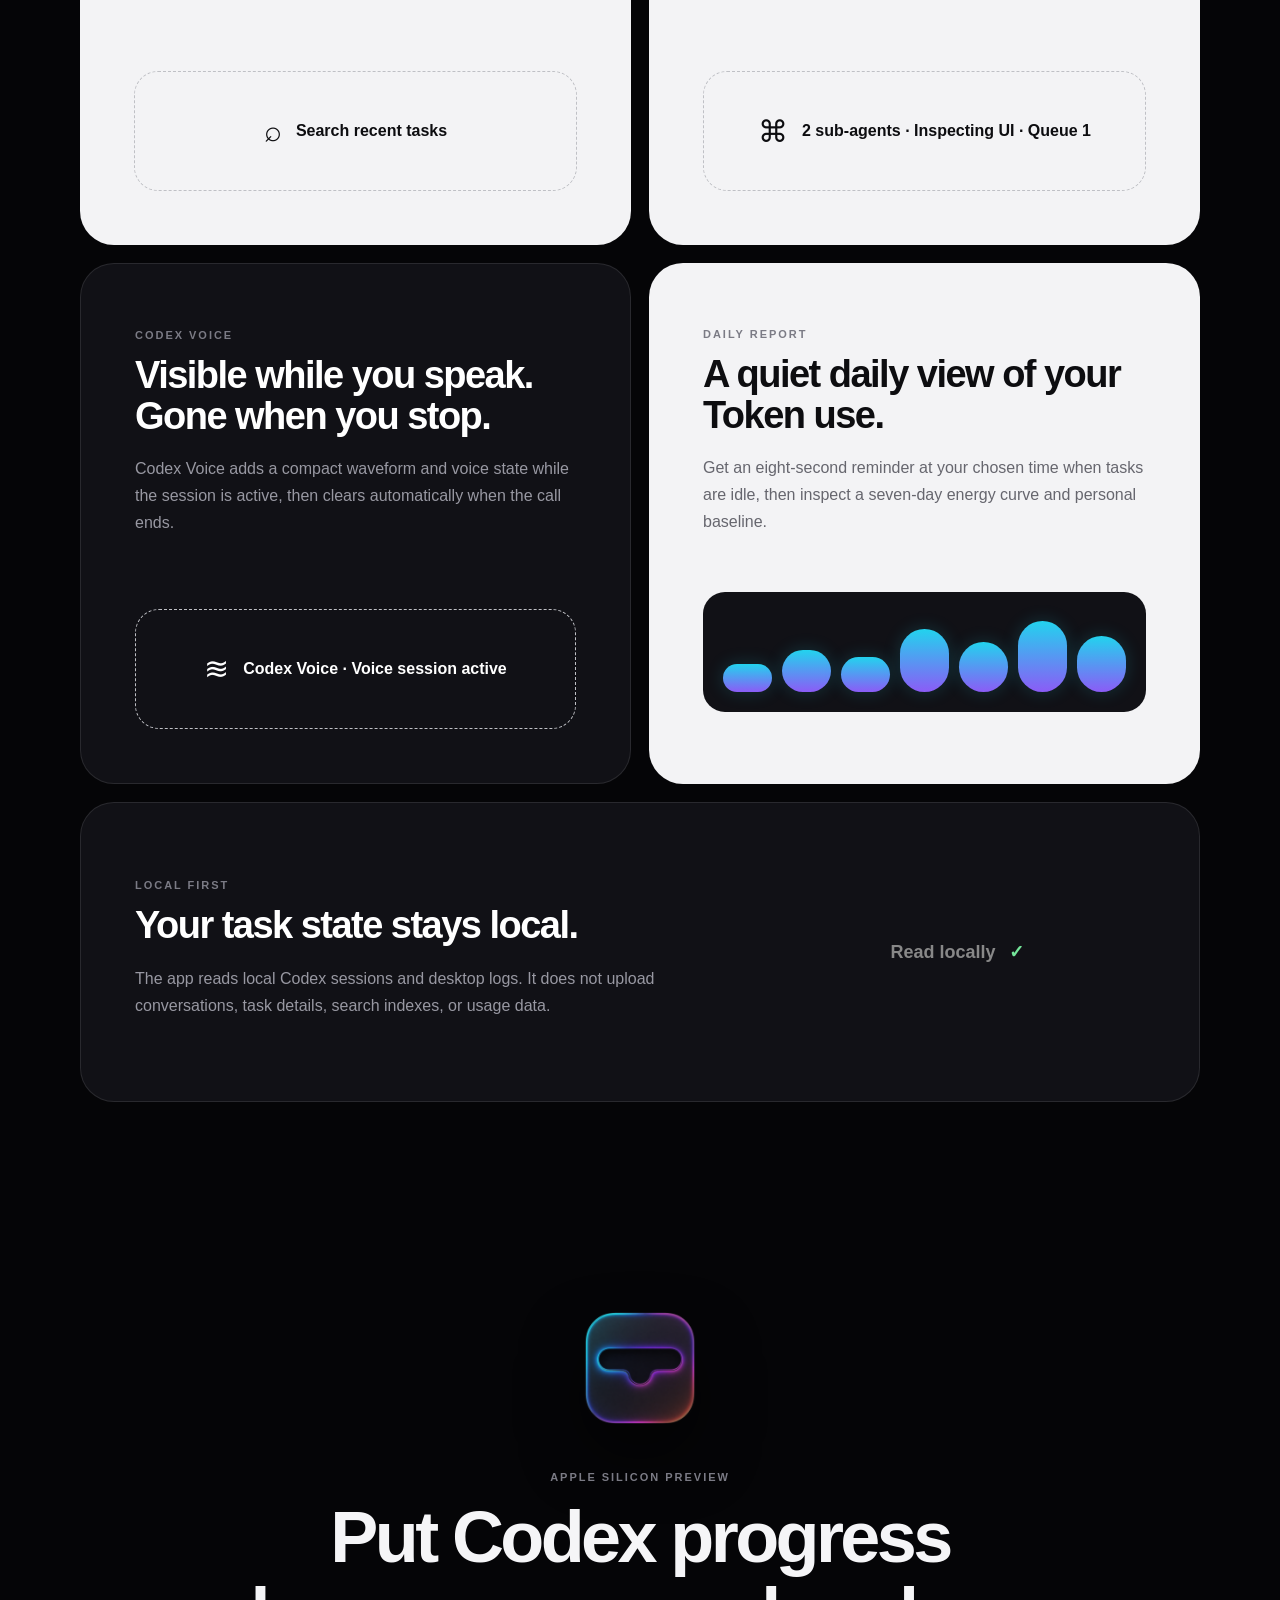
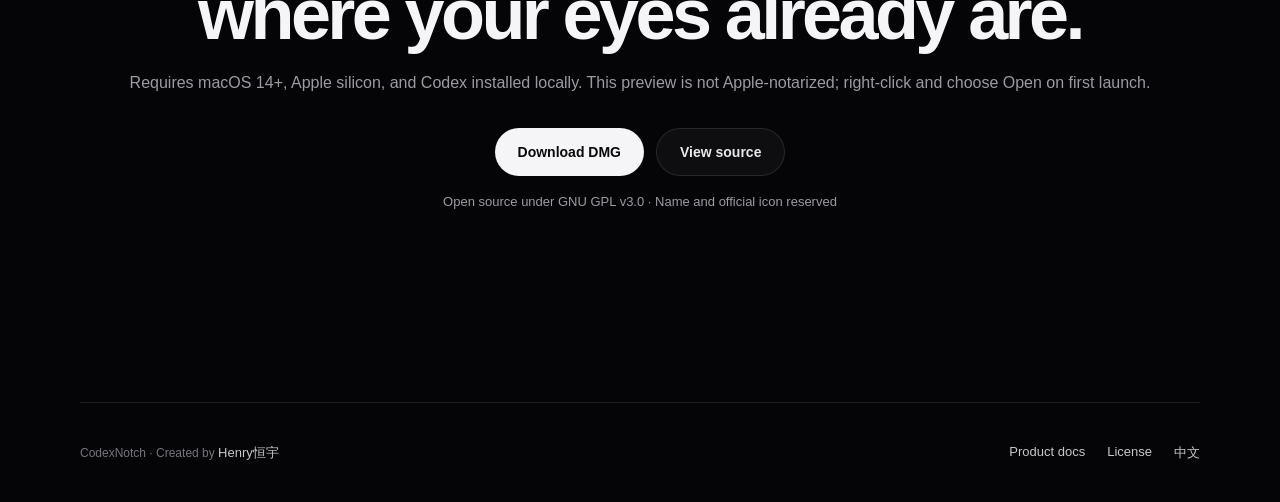
==== commit e0400989: "Add Codex Voice status tracking" ====
--- a/docs/en/index.html
+++ b/docs/en/index.html
@@ -21,10 +21,11 @@
       <article class="feature feature-dark reveal"><p class="eyebrow">COMPLETION</p><h3>When it's done, you'll know.</h3><p>Unread results stack into a compact badge. Click to return to the matching Codex conversation without hiding active tasks.</p><div class="done-badge"><span class="done-ring">✓</span><b>2</b></div></article>
       <article class="feature reveal"><p class="eyebrow">LOCAL SEARCH</p><h3>Find recent work without leaving the notch.</h3><p>Search local task names, projects, and summaries, then return to the matching Codex conversation.</p><div class="drop-card"><span>⌕</span><b>Search recent tasks</b></div></article>
       <article class="feature reveal"><p class="eyebrow">AGENT RUNTIME</p><h3>Agents, tools, and Queue at a glance.</h3><p>See sub-agent hierarchy, the current tool action, and queued follow-ups while the physical camera area stays clear.</p><div class="drop-card"><span>⌘</span><b>2 sub-agents · Inspecting UI · Queue 1</b></div></article>
+      <article class="feature feature-dark reveal"><p class="eyebrow">CODEX VOICE</p><h3>Visible while you speak. Gone when you stop.</h3><p>Codex Voice adds a compact waveform and voice state while the session is active, then clears automatically when the call ends.</p><div class="drop-card"><span>≋</span><b>Codex Voice · Voice session active</b></div></article>
       <article class="feature reveal"><p class="eyebrow">DAILY REPORT</p><h3>A quiet daily view of your Token use.</h3><p>Get an eight-second reminder at your chosen time when tasks are idle, then inspect a seven-day energy curve and personal baseline.</p><div class="report-mini"><i></i><i></i><i></i><i></i><i></i><i></i><i></i></div></article>
       <article class="feature feature-wide feature-dark privacy-feature reveal"><div class="feature-copy"><p class="eyebrow">LOCAL FIRST</p><h3>Your task state stays local.</h3><p>The app reads local Codex sessions and desktop logs. It does not upload conversations, task details, search indexes, or usage data.</p></div><div class="privacy-mark">Read locally <span>✓</span></div></article>
     </section>
-    <section class="install shell reveal" id="install"><img src="../assets/CodexNotch-icon.png" alt="CodexNotch icon"><p class="eyebrow">APPLE SILICON PREVIEW</p><h2>Put Codex progress<br>where your eyes already are.</h2><p>Requires macOS 14+, Apple silicon, and Codex installed locally. This preview is not Apple-notarized; right-click and choose Open on first launch.</p><div class="install-actions"><a class="button primary" href="https://github.com/VibeDough/CodexNotch/releases/latest/download/CodexNotch-v0.1.4-arm64.dmg">Download DMG</a><a class="button secondary" href="https://github.com/VibeDough/CodexNotch">View source</a></div><p class="license-note">Open source under GNU GPL v3.0 · Name and official icon reserved</p></section>
+    <section class="install shell reveal" id="install"><img src="../assets/CodexNotch-icon.png" alt="CodexNotch icon"><p class="eyebrow">APPLE SILICON PREVIEW</p><h2>Put Codex progress<br>where your eyes already are.</h2><p>Requires macOS 14+, Apple silicon, and Codex installed locally. This preview is not Apple-notarized; right-click and choose Open on first launch.</p><div class="install-actions"><a class="button primary" href="https://github.com/VibeDough/CodexNotch/releases/latest/download/CodexNotch-v0.1.5-arm64.dmg">Download DMG</a><a class="button secondary" href="https://github.com/VibeDough/CodexNotch">View source</a></div><p class="license-note">Open source under GNU GPL v3.0 · Name and official icon reserved</p></section>
   </main>
-  <footer class="footer shell"><span>CodexNotch · Created by <a href="https://x.com/dough_49" target="_blank" rel="noopener noreferrer" aria-label="Henry恒宇 on X">Henry恒宇</a></span><div><a href="product.html">Product docs</a><a href="../LICENSE.html">License</a><a href="../">中文</a></div></footer><script src="../script.js"></script>
+  <footer class="footer shell"><span>CodexNotch · Created by <a href="https://x.com/pm_hengyu" target="_blank" rel="noopener noreferrer" aria-label="Henry恒宇 on X">Henry恒宇</a></span><div><a href="product.html">Product docs</a><a href="../LICENSE.html">License</a><a href="../">中文</a></div></footer><script src="../script.js"></script>
 </body></html>
